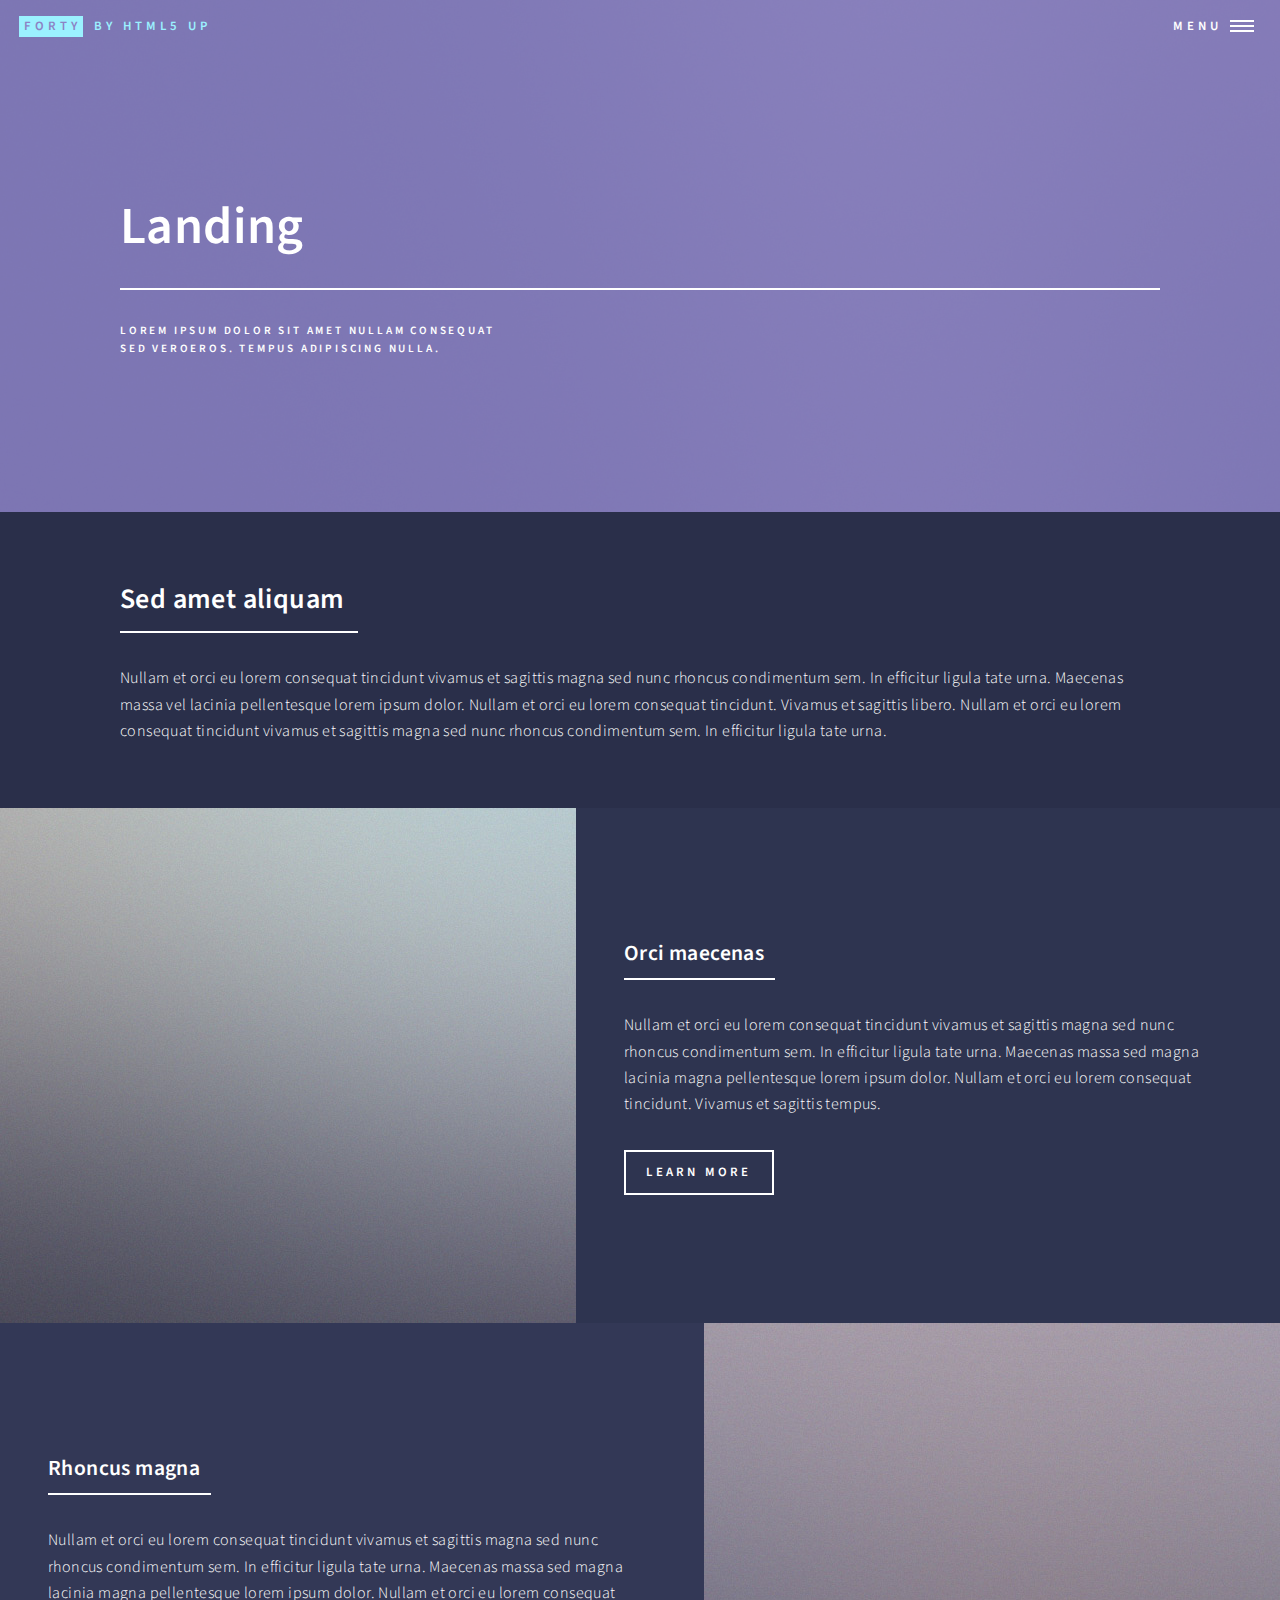
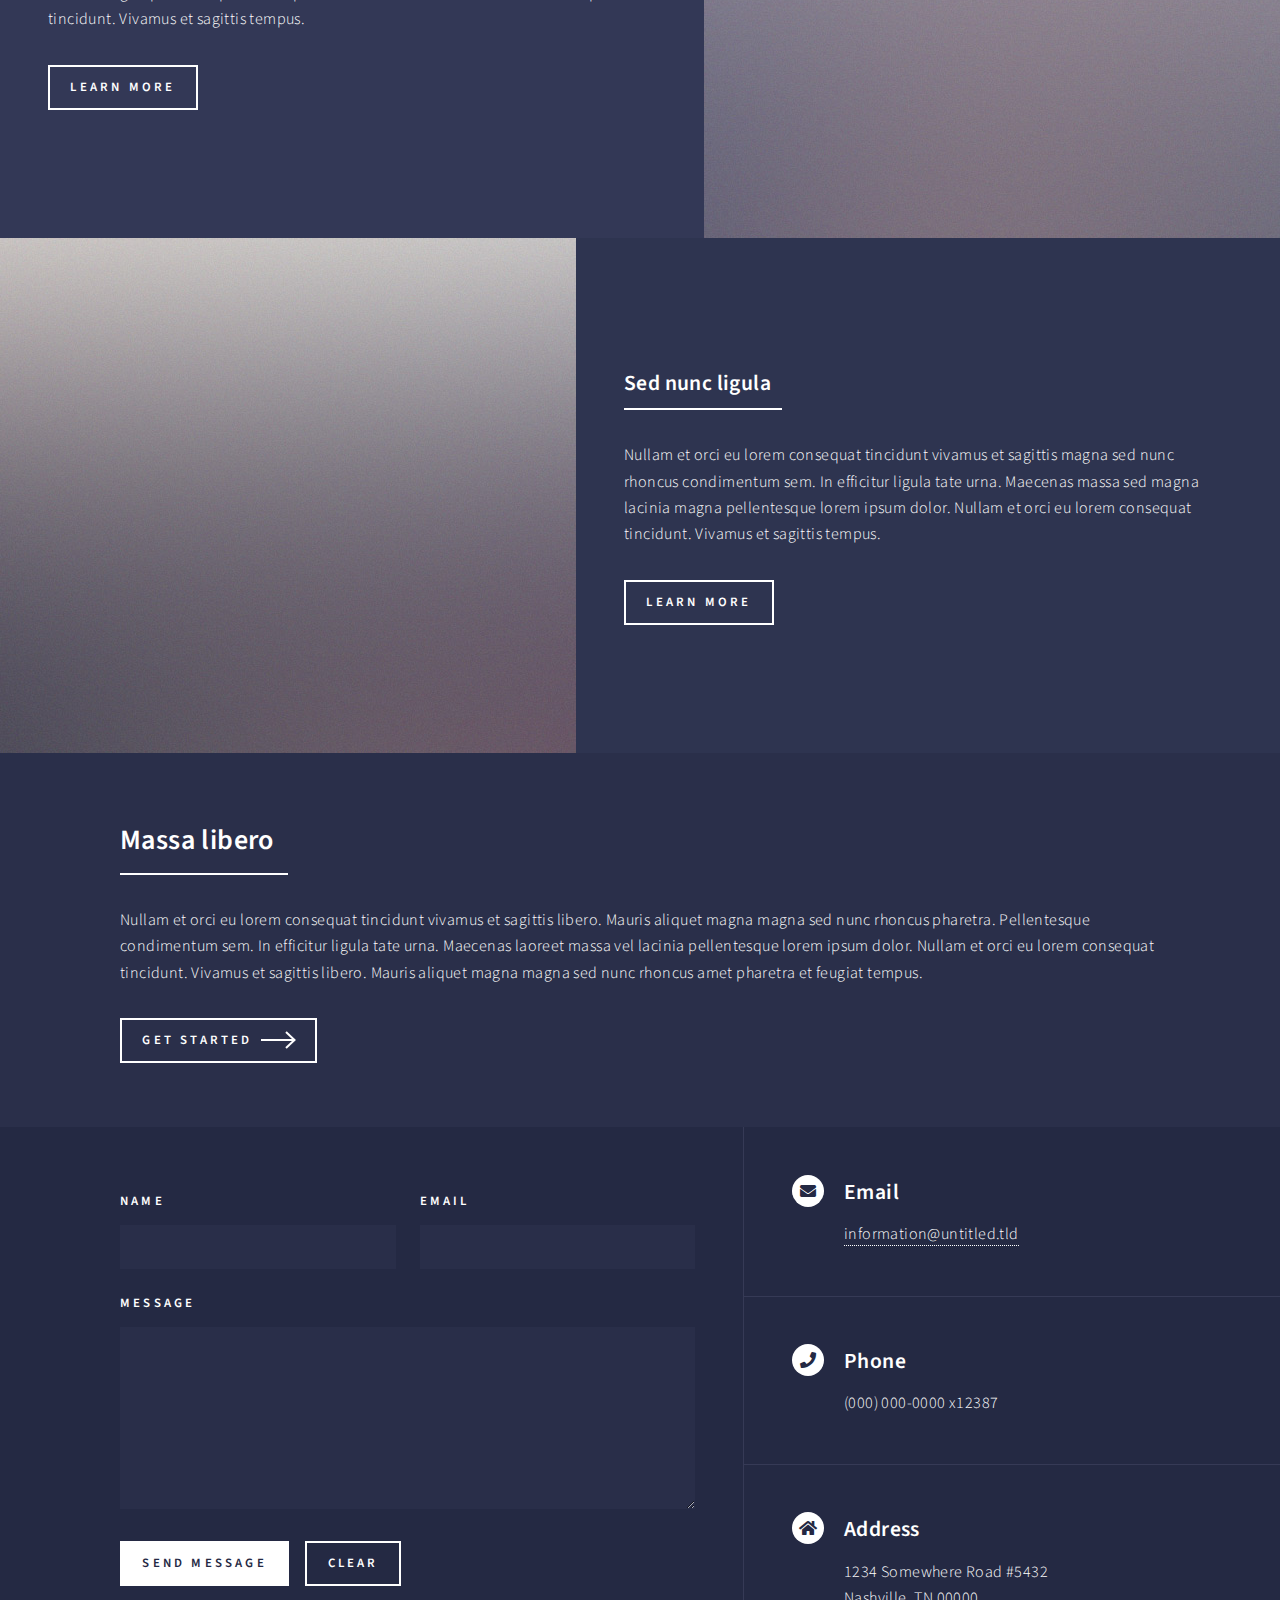
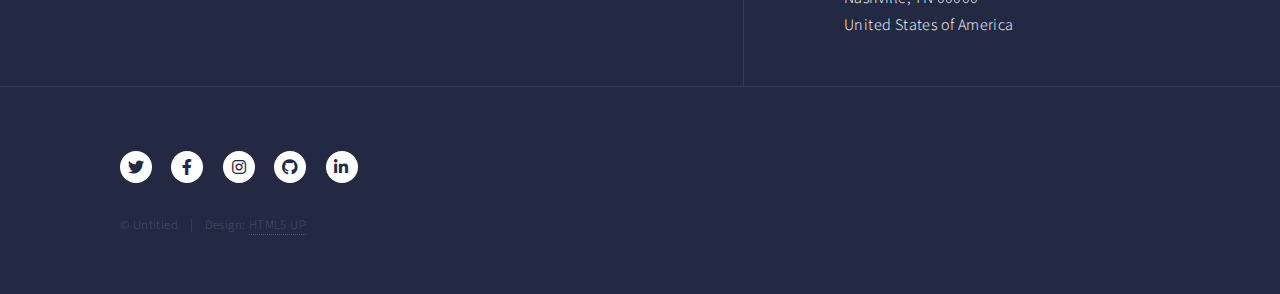
==== landing.html @ aec09fe4 "第一次使用github" ====
<!DOCTYPE HTML>
<!--
	Forty by HTML5 UP
	html5up.net | @ajlkn
	Free for personal and commercial use under the CCA 3.0 license (html5up.net/license)
-->
<html>
	<head>
		<title>Landing - Forty by HTML5 UP</title>
		<meta charset="utf-8" />
		<meta name="viewport" content="width=device-width, initial-scale=1, user-scalable=no" />
		<link rel="stylesheet" href="assets/css/main.css" />
		<noscript><link rel="stylesheet" href="assets/css/noscript.css" /></noscript>
	</head>
	<body class="is-preload">

		<!-- Wrapper -->
			<div id="wrapper">

				<!-- Header -->
				<!-- Note: The "styleN" class below should match that of the banner element. -->
					<header id="header" class="alt style2">
						<a href="index.html" class="logo"><strong>Forty</strong> <span>by HTML5 UP</span></a>
						<nav>
							<a href="#menu">Menu</a>
						</nav>
					</header>

				<!-- Menu -->
					<nav id="menu">
						<ul class="links">
							<li><a href="index.html">Home</a></li>
							<li><a href="landing.html">Landing</a></li>
							<li><a href="generic.html">Generic</a></li>
							<li><a href="elements.html">Elements</a></li>
						</ul>
						<ul class="actions stacked">
							<li><a href="#" class="button primary fit">Get Started</a></li>
							<li><a href="#" class="button fit">Log In</a></li>
						</ul>
					</nav>

				<!-- Banner -->
				<!-- Note: The "styleN" class below should match that of the header element. -->
					<section id="banner" class="style2">
						<div class="inner">
							<span class="image">
								<img src="images/pic07.jpg" alt="" />
							</span>
							<header class="major">
								<h1>Landing</h1>
							</header>
							<div class="content">
								<p>Lorem ipsum dolor sit amet nullam consequat<br />
								sed veroeros. tempus adipiscing nulla.</p>
							</div>
						</div>
					</section>

				<!-- Main -->
					<div id="main">

						<!-- One -->
							<section id="one">
								<div class="inner">
									<header class="major">
										<h2>Sed amet aliquam</h2>
									</header>
									<p>Nullam et orci eu lorem consequat tincidunt vivamus et sagittis magna sed nunc rhoncus condimentum sem. In efficitur ligula tate urna. Maecenas massa vel lacinia pellentesque lorem ipsum dolor. Nullam et orci eu lorem consequat tincidunt. Vivamus et sagittis libero. Nullam et orci eu lorem consequat tincidunt vivamus et sagittis magna sed nunc rhoncus condimentum sem. In efficitur ligula tate urna.</p>
								</div>
							</section>

						<!-- Two -->
							<section id="two" class="spotlights">
								<section>
									<a href="generic.html" class="image">
										<img src="images/pic08.jpg" alt="" data-position="center center" />
									</a>
									<div class="content">
										<div class="inner">
											<header class="major">
												<h3>Orci maecenas</h3>
											</header>
											<p>Nullam et orci eu lorem consequat tincidunt vivamus et sagittis magna sed nunc rhoncus condimentum sem. In efficitur ligula tate urna. Maecenas massa sed magna lacinia magna pellentesque lorem ipsum dolor. Nullam et orci eu lorem consequat tincidunt. Vivamus et sagittis tempus.</p>
											<ul class="actions">
												<li><a href="generic.html" class="button">Learn more</a></li>
											</ul>
										</div>
									</div>
								</section>
								<section>
									<a href="generic.html" class="image">
										<img src="images/pic09.jpg" alt="" data-position="top center" />
									</a>
									<div class="content">
										<div class="inner">
											<header class="major">
												<h3>Rhoncus magna</h3>
											</header>
											<p>Nullam et orci eu lorem consequat tincidunt vivamus et sagittis magna sed nunc rhoncus condimentum sem. In efficitur ligula tate urna. Maecenas massa sed magna lacinia magna pellentesque lorem ipsum dolor. Nullam et orci eu lorem consequat tincidunt. Vivamus et sagittis tempus.</p>
											<ul class="actions">
												<li><a href="generic.html" class="button">Learn more</a></li>
											</ul>
										</div>
									</div>
								</section>
								<section>
									<a href="generic.html" class="image">
										<img src="images/pic10.jpg" alt="" data-position="25% 25%" />
									</a>
									<div class="content">
										<div class="inner">
											<header class="major">
												<h3>Sed nunc ligula</h3>
											</header>
											<p>Nullam et orci eu lorem consequat tincidunt vivamus et sagittis magna sed nunc rhoncus condimentum sem. In efficitur ligula tate urna. Maecenas massa sed magna lacinia magna pellentesque lorem ipsum dolor. Nullam et orci eu lorem consequat tincidunt. Vivamus et sagittis tempus.</p>
											<ul class="actions">
												<li><a href="generic.html" class="button">Learn more</a></li>
											</ul>
										</div>
									</div>
								</section>
							</section>

						<!-- Three -->
							<section id="three">
								<div class="inner">
									<header class="major">
										<h2>Massa libero</h2>
									</header>
									<p>Nullam et orci eu lorem consequat tincidunt vivamus et sagittis libero. Mauris aliquet magna magna sed nunc rhoncus pharetra. Pellentesque condimentum sem. In efficitur ligula tate urna. Maecenas laoreet massa vel lacinia pellentesque lorem ipsum dolor. Nullam et orci eu lorem consequat tincidunt. Vivamus et sagittis libero. Mauris aliquet magna magna sed nunc rhoncus amet pharetra et feugiat tempus.</p>
									<ul class="actions">
										<li><a href="generic.html" class="button next">Get Started</a></li>
									</ul>
								</div>
							</section>

					</div>

				<!-- Contact -->
					<section id="contact">
						<div class="inner">
							<section>
								<form method="post" action="#">
									<div class="fields">
										<div class="field half">
											<label for="name">Name</label>
											<input type="text" name="name" id="name" />
										</div>
										<div class="field half">
											<label for="email">Email</label>
											<input type="text" name="email" id="email" />
										</div>
										<div class="field">
											<label for="message">Message</label>
											<textarea name="message" id="message" rows="6"></textarea>
										</div>
									</div>
									<ul class="actions">
										<li><input type="submit" value="Send Message" class="primary" /></li>
										<li><input type="reset" value="Clear" /></li>
									</ul>
								</form>
							</section>
							<section class="split">
								<section>
									<div class="contact-method">
										<span class="icon solid alt fa-envelope"></span>
										<h3>Email</h3>
										<a href="#">information@untitled.tld</a>
									</div>
								</section>
								<section>
									<div class="contact-method">
										<span class="icon solid alt fa-phone"></span>
										<h3>Phone</h3>
										<span>(000) 000-0000 x12387</span>
									</div>
								</section>
								<section>
									<div class="contact-method">
										<span class="icon solid alt fa-home"></span>
										<h3>Address</h3>
										<span>1234 Somewhere Road #5432<br />
										Nashville, TN 00000<br />
										United States of America</span>
									</div>
								</section>
							</section>
						</div>
					</section>

				<!-- Footer -->
					<footer id="footer">
						<div class="inner">
							<ul class="icons">
								<li><a href="#" class="icon brands alt fa-twitter"><span class="label">Twitter</span></a></li>
								<li><a href="#" class="icon brands alt fa-facebook-f"><span class="label">Facebook</span></a></li>
								<li><a href="#" class="icon brands alt fa-instagram"><span class="label">Instagram</span></a></li>
								<li><a href="#" class="icon brands alt fa-github"><span class="label">GitHub</span></a></li>
								<li><a href="#" class="icon brands alt fa-linkedin-in"><span class="label">LinkedIn</span></a></li>
							</ul>
							<ul class="copyright">
								<li>&copy; Untitled</li><li>Design: <a href="https://html5up.net">HTML5 UP</a></li>
							</ul>
						</div>
					</footer>

			</div>

		<!-- Scripts -->
			<script src="assets/js/jquery.min.js"></script>
			<script src="assets/js/jquery.scrolly.min.js"></script>
			<script src="assets/js/jquery.scrollex.min.js"></script>
			<script src="assets/js/browser.min.js"></script>
			<script src="assets/js/breakpoints.min.js"></script>
			<script src="assets/js/util.js"></script>
			<script src="assets/js/main.js"></script>

	</body>
</html>
---- assets/css/main.css ----
@import url(fontawesome-all.min.css);
@import url("https://fonts.googleapis.com/css?family=Source+Sans+Pro:300,300italic,600,600italic");

/*
	Forty by HTML5 UP
	html5up.net | @ajlkn
	Free for personal and commercial use under the CCA 3.0 license (html5up.net/license)
*/

html, body, div, span, applet, object,
iframe, h1, h2, h3, h4, h5, h6, p, blockquote,
pre, a, abbr, acronym, address, big, cite,
code, del, dfn, em, img, ins, kbd, q, s, samp,
small, strike, strong, sub, sup, tt, var, b,
u, i, center, dl, dt, dd, ol, ul, li, fieldset,
form, label, legend, table, caption, tbody,
tfoot, thead, tr, th, td, article, aside,
canvas, details, embed, figure, figcaption,
footer, header, hgroup, menu, nav, output, ruby,
section, summary, time, mark, audio, video {
	margin: 0;
	padding: 0;
	border: 0;
	font-size: 100%;
	font: inherit;
	vertical-align: baseline;}

article, aside, details, figcaption, figure,
footer, header, hgroup, menu, nav, section {
	display: block;}

body {
	line-height: 1;
}

ol, ul {
	list-style: none;
}

blockquote, q {
	quotes: none;
}

	blockquote:before, blockquote:after, q:before, q:after {
		content: '';
		content: none;
	}

table {
	border-collapse: collapse;
	border-spacing: 0;
}

body {
	-webkit-text-size-adjust: none;
}

mark {
	background-color: transparent;
	color: inherit;
}

input::-moz-focus-inner {
	border: 0;
	padding: 0;
}

input, select, textarea {
	-moz-appearance: none;
	-webkit-appearance: none;
	-ms-appearance: none;
	appearance: none;
}

/* Basic */

	@-ms-viewport {
		width: device-width;
	}

	body {
		-ms-overflow-style: scrollbar;
	}

	@media screen and (max-width: 480px) {

		html, body {
			min-width: 320px;
		}

	}

	html {
		box-sizing: border-box;
	}

	*, *:before, *:after {
		box-sizing: inherit;
	}

	body {
		background: #242943;
	}

		body.is-preload *, body.is-preload *:before, body.is-preload *:after {
			-moz-animation: none !important;
			-webkit-animation: none !important;
			-ms-animation: none !important;
			animation: none !important;
			-moz-transition: none !important;
			-webkit-transition: none !important;
			-ms-transition: none !important;
			transition: none !important;
		}

/* Type */

	body, input, select, textarea {
		color: #ffffff;
		font-family: "Source Sans Pro", Helvetica, sans-serif;
		font-size: 17pt;
		font-weight: 300;
		letter-spacing: 0.025em;
		line-height: 1.65;
	}

		@media screen and (max-width: 1680px) {

			body, input, select, textarea {
				font-size: 14pt;
			}

		}

		@media screen and (max-width: 1280px) {

			body, input, select, textarea {
				font-size: 12pt;
			}

		}

		@media screen and (max-width: 360px) {

			body, input, select, textarea {
				font-size: 11pt;
			}

		}

	a {
		-moz-transition: color 0.2s ease-in-out, border-bottom-color 0.2s ease-in-out;
		-webkit-transition: color 0.2s ease-in-out, border-bottom-color 0.2s ease-in-out;
		-ms-transition: color 0.2s ease-in-out, border-bottom-color 0.2s ease-in-out;
		transition: color 0.2s ease-in-out, border-bottom-color 0.2s ease-in-out;
		border-bottom: dotted 1px;
		color: inherit;
		text-decoration: none;
	}

		a:hover {
			border-bottom-color: transparent;
			color: #9bf1ff !important;
		}

		a:active {
			color: #53e3fb !important;
		}

	strong, b {
		color: #ffffff;
		font-weight: 600;
	}

	em, i {
		font-style: italic;
	}

	p {
		margin: 0 0 2em 0;
	}

	h1, h2, h3, h4, h5, h6 {
		color: #ffffff;
		font-weight: 600;
		line-height: 1.65;
		margin: 0 0 1em 0;
	}

		h1 a, h2 a, h3 a, h4 a, h5 a, h6 a {
			color: inherit;
			border-bottom: 0;
		}

	h1 {
		font-size: 2.5em;
	}

	h2 {
		font-size: 1.75em;
	}

	h3 {
		font-size: 1.35em;
	}

	h4 {
		font-size: 1.1em;
	}

	h5 {
		font-size: 0.9em;
	}

	h6 {
		font-size: 0.7em;
	}

	@media screen and (max-width: 736px) {

		h1 {
			font-size: 2em;
		}

		h2 {
			font-size: 1.5em;
		}

		h3 {
			font-size: 1.25em;
		}

	}

	sub {
		font-size: 0.8em;
		position: relative;
		top: 0.5em;
	}

	sup {
		font-size: 0.8em;
		position: relative;
		top: -0.5em;
	}

	blockquote {
		border-left: solid 4px rgba(212, 212, 255, 0.1);
		font-style: italic;
		margin: 0 0 2em 0;
		padding: 0.5em 0 0.5em 2em;
	}

	code {
		background: rgba(212, 212, 255, 0.035);
		font-family: "Courier New", monospace;
		font-size: 0.9em;
		margin: 0 0.25em;
		padding: 0.25em 0.65em;
	}

	pre {
		-webkit-overflow-scrolling: touch;
		font-family: "Courier New", monospace;
		font-size: 0.9em;
		margin: 0 0 2em 0;
	}

		pre code {
			display: block;
			line-height: 1.75;
			padding: 1em 1.5em;
			overflow-x: auto;
		}

	hr {
		border: 0;
		border-bottom: solid 1px rgba(212, 212, 255, 0.1);
		margin: 2em 0;
	}

		hr.major {
			margin: 3em 0;
		}

	.align-left {
		text-align: left;
	}

	.align-center {
		text-align: center;
	}

	.align-right {
		text-align: right;
	}

/* Row */

	.row {
		display: flex;
		flex-wrap: wrap;
		box-sizing: border-box;
		align-items: stretch;
	}

		.row > * {
			box-sizing: border-box;
		}

		.row.gtr-uniform > * > :last-child {
			margin-bottom: 0;
		}

		.row.aln-left {
			justify-content: flex-start;
		}

		.row.aln-center {
			justify-content: center;
		}

		.row.aln-right {
			justify-content: flex-end;
		}

		.row.aln-top {
			align-items: flex-start;
		}

		.row.aln-middle {
			align-items: center;
		}

		.row.aln-bottom {
			align-items: flex-end;
		}

		.row > .imp {
			order: -1;
		}

		.row > .col-1 {
			width: 8.33333%;
		}

		.row > .off-1 {
			margin-left: 8.33333%;
		}

		.row > .col-2 {
			width: 16.66667%;
		}

		.row > .off-2 {
			margin-left: 16.66667%;
		}

		.row > .col-3 {
			width: 25%;
		}

		.row > .off-3 {
			margin-left: 25%;
		}

		.row > .col-4 {
			width: 33.33333%;
		}

		.row > .off-4 {
			margin-left: 33.33333%;
		}

		.row > .col-5 {
			width: 41.66667%;
		}

		.row > .off-5 {
			margin-left: 41.66667%;
		}

		.row > .col-6 {
			width: 50%;
		}

		.row > .off-6 {
			margin-left: 50%;
		}

		.row > .col-7 {
			width: 58.33333%;
		}

		.row > .off-7 {
			margin-left: 58.33333%;
		}

		.row > .col-8 {
			width: 66.66667%;
		}

		.row > .off-8 {
			margin-left: 66.66667%;
		}

		.row > .col-9 {
			width: 75%;
		}

		.row > .off-9 {
			margin-left: 75%;
		}

		.row > .col-10 {
			width: 83.33333%;
		}

		.row > .off-10 {
			margin-left: 83.33333%;
		}

		.row > .col-11 {
			width: 91.66667%;
		}

		.row > .off-11 {
			margin-left: 91.66667%;
		}

		.row > .col-12 {
			width: 100%;
		}

		.row > .off-12 {
			margin-left: 100%;
		}

		.row.gtr-0 {
			margin-top: 0;
			margin-left: 0em;
		}

			.row.gtr-0 > * {
				padding: 0 0 0 0em;
			}

			.row.gtr-0.gtr-uniform {
				margin-top: 0em;
			}

				.row.gtr-0.gtr-uniform > * {
					padding-top: 0em;
				}

		.row.gtr-25 {
			margin-top: 0;
			margin-left: -0.5em;
		}

			.row.gtr-25 > * {
				padding: 0 0 0 0.5em;
			}

			.row.gtr-25.gtr-uniform {
				margin-top: -0.5em;
			}

				.row.gtr-25.gtr-uniform > * {
					padding-top: 0.5em;
				}

		.row.gtr-50 {
			margin-top: 0;
			margin-left: -1em;
		}

			.row.gtr-50 > * {
				padding: 0 0 0 1em;
			}

			.row.gtr-50.gtr-uniform {
				margin-top: -1em;
			}

				.row.gtr-50.gtr-uniform > * {
					padding-top: 1em;
				}

		.row {
			margin-top: 0;
			margin-left: -2em;
		}

			.row > * {
				padding: 0 0 0 2em;
			}

			.row.gtr-uniform {
				margin-top: -2em;
			}

				.row.gtr-uniform > * {
					padding-top: 2em;
				}

		.row.gtr-150 {
			margin-top: 0;
			margin-left: -3em;
		}

			.row.gtr-150 > * {
				padding: 0 0 0 3em;
			}

			.row.gtr-150.gtr-uniform {
				margin-top: -3em;
			}

				.row.gtr-150.gtr-uniform > * {
					padding-top: 3em;
				}

		.row.gtr-200 {
			margin-top: 0;
			margin-left: -4em;
		}

			.row.gtr-200 > * {
				padding: 0 0 0 4em;
			}

			.row.gtr-200.gtr-uniform {
				margin-top: -4em;
			}

				.row.gtr-200.gtr-uniform > * {
					padding-top: 4em;
				}

		@media screen and (max-width: 1680px) {

			.row {
				display: flex;
				flex-wrap: wrap;
				box-sizing: border-box;
				align-items: stretch;
			}

				.row > * {
					box-sizing: border-box;
				}

				.row.gtr-uniform > * > :last-child {
					margin-bottom: 0;
				}

				.row.aln-left {
					justify-content: flex-start;
				}

				.row.aln-center {
					justify-content: center;
				}

				.row.aln-right {
					justify-content: flex-end;
				}

				.row.aln-top {
					align-items: flex-start;
				}

				.row.aln-middle {
					align-items: center;
				}

				.row.aln-bottom {
					align-items: flex-end;
				}

				.row > .imp-xlarge {
					order: -1;
				}

				.row > .col-1-xlarge {
					width: 8.33333%;
				}

				.row > .off-1-xlarge {
					margin-left: 8.33333%;
				}

				.row > .col-2-xlarge {
					width: 16.66667%;
				}

				.row > .off-2-xlarge {
					margin-left: 16.66667%;
				}

				.row > .col-3-xlarge {
					width: 25%;
				}

				.row > .off-3-xlarge {
					margin-left: 25%;
				}

				.row > .col-4-xlarge {
					width: 33.33333%;
				}

				.row > .off-4-xlarge {
					margin-left: 33.33333%;
				}

				.row > .col-5-xlarge {
					width: 41.66667%;
				}

				.row > .off-5-xlarge {
					margin-left: 41.66667%;
				}

				.row > .col-6-xlarge {
					width: 50%;
				}

				.row > .off-6-xlarge {
					margin-left: 50%;
				}

				.row > .col-7-xlarge {
					width: 58.33333%;
				}

				.row > .off-7-xlarge {
					margin-left: 58.33333%;
				}

				.row > .col-8-xlarge {
					width: 66.66667%;
				}

				.row > .off-8-xlarge {
					margin-left: 66.66667%;
				}

				.row > .col-9-xlarge {
					width: 75%;
				}

				.row > .off-9-xlarge {
					margin-left: 75%;
				}

				.row > .col-10-xlarge {
					width: 83.33333%;
				}

				.row > .off-10-xlarge {
					margin-left: 83.33333%;
				}

				.row > .col-11-xlarge {
					width: 91.66667%;
				}

				.row > .off-11-xlarge {
					margin-left: 91.66667%;
				}

				.row > .col-12-xlarge {
					width: 100%;
				}

				.row > .off-12-xlarge {
					margin-left: 100%;
				}

				.row.gtr-0 {
					margin-top: 0;
					margin-left: 0em;
				}

					.row.gtr-0 > * {
						padding: 0 0 0 0em;
					}

					.row.gtr-0.gtr-uniform {
						margin-top: 0em;
					}

						.row.gtr-0.gtr-uniform > * {
							padding-top: 0em;
						}

				.row.gtr-25 {
					margin-top: 0;
					margin-left: -0.5em;
				}

					.row.gtr-25 > * {
						padding: 0 0 0 0.5em;
					}

					.row.gtr-25.gtr-uniform {
						margin-top: -0.5em;
					}

						.row.gtr-25.gtr-uniform > * {
							padding-top: 0.5em;
						}

				.row.gtr-50 {
					margin-top: 0;
					margin-left: -1em;
				}

					.row.gtr-50 > * {
						padding: 0 0 0 1em;
					}

					.row.gtr-50.gtr-uniform {
						margin-top: -1em;
					}

						.row.gtr-50.gtr-uniform > * {
							padding-top: 1em;
						}

				.row {
					margin-top: 0;
					margin-left: -2em;
				}

					.row > * {
						padding: 0 0 0 2em;
					}

					.row.gtr-uniform {
						margin-top: -2em;
					}

						.row.gtr-uniform > * {
							padding-top: 2em;
						}

				.row.gtr-150 {
					margin-top: 0;
					margin-left: -3em;
				}

					.row.gtr-150 > * {
						padding: 0 0 0 3em;
					}

					.row.gtr-150.gtr-uniform {
						margin-top: -3em;
					}

						.row.gtr-150.gtr-uniform > * {
							padding-top: 3em;
						}

				.row.gtr-200 {
					margin-top: 0;
					margin-left: -4em;
				}

					.row.gtr-200 > * {
						padding: 0 0 0 4em;
					}

					.row.gtr-200.gtr-uniform {
						margin-top: -4em;
					}

						.row.gtr-200.gtr-uniform > * {
							padding-top: 4em;
						}

		}

		@media screen and (max-width: 1280px) {

			.row {
				display: flex;
				flex-wrap: wrap;
				box-sizing: border-box;
				align-items: stretch;
			}

				.row > * {
					box-sizing: border-box;
				}

				.row.gtr-uniform > * > :last-child {
					margin-bottom: 0;
				}

				.row.aln-left {
					justify-content: flex-start;
				}

				.row.aln-center {
					justify-content: center;
				}

				.row.aln-right {
					justify-content: flex-end;
				}

				.row.aln-top {
					align-items: flex-start;
				}

				.row.aln-middle {
					align-items: center;
				}

				.row.aln-bottom {
					align-items: flex-end;
				}

				.row > .imp-large {
					order: -1;
				}

				.row > .col-1-large {
					width: 8.33333%;
				}

				.row > .off-1-large {
					margin-left: 8.33333%;
				}

				.row > .col-2-large {
					width: 16.66667%;
				}

				.row > .off-2-large {
					margin-left: 16.66667%;
				}

				.row > .col-3-large {
					width: 25%;
				}

				.row > .off-3-large {
					margin-left: 25%;
				}

				.row > .col-4-large {
					width: 33.33333%;
				}

				.row > .off-4-large {
					margin-left: 33.33333%;
				}

				.row > .col-5-large {
					width: 41.66667%;
				}

				.row > .off-5-large {
					margin-left: 41.66667%;
				}

				.row > .col-6-large {
					width: 50%;
				}

				.row > .off-6-large {
					margin-left: 50%;
				}

				.row > .col-7-large {
					width: 58.33333%;
				}

				.row > .off-7-large {
					margin-left: 58.33333%;
				}

				.row > .col-8-large {
					width: 66.66667%;
				}

				.row > .off-8-large {
					margin-left: 66.66667%;
				}

				.row > .col-9-large {
					width: 75%;
				}

				.row > .off-9-large {
					margin-left: 75%;
				}

				.row > .col-10-large {
					width: 83.33333%;
				}

				.row > .off-10-large {
					margin-left: 83.33333%;
				}

				.row > .col-11-large {
					width: 91.66667%;
				}

				.row > .off-11-large {
					margin-left: 91.66667%;
				}

				.row > .col-12-large {
					width: 100%;
				}

				.row > .off-12-large {
					margin-left: 100%;
				}

				.row.gtr-0 {
					margin-top: 0;
					margin-left: 0em;
				}

					.row.gtr-0 > * {
						padding: 0 0 0 0em;
					}

					.row.gtr-0.gtr-uniform {
						margin-top: 0em;
					}

						.row.gtr-0.gtr-uniform > * {
							padding-top: 0em;
						}

				.row.gtr-25 {
					margin-top: 0;
					margin-left: -0.375em;
				}

					.row.gtr-25 > * {
						padding: 0 0 0 0.375em;
					}

					.row.gtr-25.gtr-uniform {
						margin-top: -0.375em;
					}

						.row.gtr-25.gtr-uniform > * {
							padding-top: 0.375em;
						}

				.row.gtr-50 {
					margin-top: 0;
					margin-left: -0.75em;
				}

					.row.gtr-50 > * {
						padding: 0 0 0 0.75em;
					}

					.row.gtr-50.gtr-uniform {
						margin-top: -0.75em;
					}

						.row.gtr-50.gtr-uniform > * {
							padding-top: 0.75em;
						}

				.row {
					margin-top: 0;
					margin-left: -1.5em;
				}

					.row > * {
						padding: 0 0 0 1.5em;
					}

					.row.gtr-uniform {
						margin-top: -1.5em;
					}

						.row.gtr-uniform > * {
							padding-top: 1.5em;
						}

				.row.gtr-150 {
					margin-top: 0;
					margin-left: -2.25em;
				}

					.row.gtr-150 > * {
						padding: 0 0 0 2.25em;
					}

					.row.gtr-150.gtr-uniform {
						margin-top: -2.25em;
					}

						.row.gtr-150.gtr-uniform > * {
							padding-top: 2.25em;
						}

				.row.gtr-200 {
					margin-top: 0;
					margin-left: -3em;
				}

					.row.gtr-200 > * {
						padding: 0 0 0 3em;
					}

					.row.gtr-200.gtr-uniform {
						margin-top: -3em;
					}

						.row.gtr-200.gtr-uniform > * {
							padding-top: 3em;
						}

		}

		@media screen and (max-width: 980px) {

			.row {
				display: flex;
				flex-wrap: wrap;
				box-sizing: border-box;
				align-items: stretch;
			}

				.row > * {
					box-sizing: border-box;
				}

				.row.gtr-uniform > * > :last-child {
					margin-bottom: 0;
				}

				.row.aln-left {
					justify-content: flex-start;
				}

				.row.aln-center {
					justify-content: center;
				}

				.row.aln-right {
					justify-content: flex-end;
				}

				.row.aln-top {
					align-items: flex-start;
				}

				.row.aln-middle {
					align-items: center;
				}

				.row.aln-bottom {
					align-items: flex-end;
				}

				.row > .imp-medium {
					order: -1;
				}

				.row > .col-1-medium {
					width: 8.33333%;
				}

				.row > .off-1-medium {
					margin-left: 8.33333%;
				}

				.row > .col-2-medium {
					width: 16.66667%;
				}

				.row > .off-2-medium {
					margin-left: 16.66667%;
				}

				.row > .col-3-medium {
					width: 25%;
				}

				.row > .off-3-medium {
					margin-left: 25%;
				}

				.row > .col-4-medium {
					width: 33.33333%;
				}

				.row > .off-4-medium {
					margin-left: 33.33333%;
				}

				.row > .col-5-medium {
					width: 41.66667%;
				}

				.row > .off-5-medium {
					margin-left: 41.66667%;
				}

				.row > .col-6-medium {
					width: 50%;
				}

				.row > .off-6-medium {
					margin-left: 50%;
				}

				.row > .col-7-medium {
					width: 58.33333%;
				}

				.row > .off-7-medium {
					margin-left: 58.33333%;
				}

				.row > .col-8-medium {
					width: 66.66667%;
				}

				.row > .off-8-medium {
					margin-left: 66.66667%;
				}

				.row > .col-9-medium {
					width: 75%;
				}

				.row > .off-9-medium {
					margin-left: 75%;
				}

				.row > .col-10-medium {
					width: 83.33333%;
				}

				.row > .off-10-medium {
					margin-left: 83.33333%;
				}

				.row > .col-11-medium {
					width: 91.66667%;
				}

				.row > .off-11-medium {
					margin-left: 91.66667%;
				}

				.row > .col-12-medium {
					width: 100%;
				}

				.row > .off-12-medium {
					margin-left: 100%;
				}

				.row.gtr-0 {
					margin-top: 0;
					margin-left: 0em;
				}

					.row.gtr-0 > * {
						padding: 0 0 0 0em;
					}

					.row.gtr-0.gtr-uniform {
						margin-top: 0em;
					}

						.row.gtr-0.gtr-uniform > * {
							padding-top: 0em;
						}

				.row.gtr-25 {
					margin-top: 0;
					margin-left: -0.375em;
				}

					.row.gtr-25 > * {
						padding: 0 0 0 0.375em;
					}

					.row.gtr-25.gtr-uniform {
						margin-top: -0.375em;
					}

						.row.gtr-25.gtr-uniform > * {
							padding-top: 0.375em;
						}

				.row.gtr-50 {
					margin-top: 0;
					margin-left: -0.75em;
				}

					.row.gtr-50 > * {
						padding: 0 0 0 0.75em;
					}

					.row.gtr-50.gtr-uniform {
						margin-top: -0.75em;
					}

						.row.gtr-50.gtr-uniform > * {
							padding-top: 0.75em;
						}

				.row {
					margin-top: 0;
					margin-left: -1.5em;
				}

					.row > * {
						padding: 0 0 0 1.5em;
					}

					.row.gtr-uniform {
						margin-top: -1.5em;
					}

						.row.gtr-uniform > * {
							padding-top: 1.5em;
						}

				.row.gtr-150 {
					margin-top: 0;
					margin-left: -2.25em;
				}

					.row.gtr-150 > * {
						padding: 0 0 0 2.25em;
					}

					.row.gtr-150.gtr-uniform {
						margin-top: -2.25em;
					}

						.row.gtr-150.gtr-uniform > * {
							padding-top: 2.25em;
						}

				.row.gtr-200 {
					margin-top: 0;
					margin-left: -3em;
				}

					.row.gtr-200 > * {
						padding: 0 0 0 3em;
					}

					.row.gtr-200.gtr-uniform {
						margin-top: -3em;
					}

						.row.gtr-200.gtr-uniform > * {
							padding-top: 3em;
						}

		}

		@media screen and (max-width: 736px) {

			.row {
				display: flex;
				flex-wrap: wrap;
				box-sizing: border-box;
				align-items: stretch;
			}

				.row > * {
					box-sizing: border-box;
				}

				.row.gtr-uniform > * > :last-child {
					margin-bottom: 0;
				}

				.row.aln-left {
					justify-content: flex-start;
				}

				.row.aln-center {
					justify-content: center;
				}

				.row.aln-right {
					justify-content: flex-end;
				}

				.row.aln-top {
					align-items: flex-start;
				}

				.row.aln-middle {
					align-items: center;
				}

				.row.aln-bottom {
					align-items: flex-end;
				}

				.row > .imp-small {
					order: -1;
				}

				.row > .col-1-small {
					width: 8.33333%;
				}

				.row > .off-1-small {
					margin-left: 8.33333%;
				}

				.row > .col-2-small {
					width: 16.66667%;
				}

				.row > .off-2-small {
					margin-left: 16.66667%;
				}

				.row > .col-3-small {
					width: 25%;
				}

				.row > .off-3-small {
					margin-left: 25%;
				}

				.row > .col-4-small {
					width: 33.33333%;
				}

				.row > .off-4-small {
					margin-left: 33.33333%;
				}

				.row > .col-5-small {
					width: 41.66667%;
				}

				.row > .off-5-small {
					margin-left: 41.66667%;
				}

				.row > .col-6-small {
					width: 50%;
				}

				.row > .off-6-small {
					margin-left: 50%;
				}

				.row > .col-7-small {
					width: 58.33333%;
				}

				.row > .off-7-small {
					margin-left: 58.33333%;
				}

				.row > .col-8-small {
					width: 66.66667%;
				}

				.row > .off-8-small {
					margin-left: 66.66667%;
				}

				.row > .col-9-small {
					width: 75%;
				}

				.row > .off-9-small {
					margin-left: 75%;
				}

				.row > .col-10-small {
					width: 83.33333%;
				}

				.row > .off-10-small {
					margin-left: 83.33333%;
				}

				.row > .col-11-small {
					width: 91.66667%;
				}

				.row > .off-11-small {
					margin-left: 91.66667%;
				}

				.row > .col-12-small {
					width: 100%;
				}

				.row > .off-12-small {
					margin-left: 100%;
				}

				.row.gtr-0 {
					margin-top: 0;
					margin-left: 0em;
				}

					.row.gtr-0 > * {
						padding: 0 0 0 0em;
					}

					.row.gtr-0.gtr-uniform {
						margin-top: 0em;
					}

						.row.gtr-0.gtr-uniform > * {
							padding-top: 0em;
						}

				.row.gtr-25 {
					margin-top: 0;
					margin-left: -0.3125em;
				}

					.row.gtr-25 > * {
						padding: 0 0 0 0.3125em;
					}

					.row.gtr-25.gtr-uniform {
						margin-top: -0.3125em;
					}

						.row.gtr-25.gtr-uniform > * {
							padding-top: 0.3125em;
						}

				.row.gtr-50 {
					margin-top: 0;
					margin-left: -0.625em;
				}

					.row.gtr-50 > * {
						padding: 0 0 0 0.625em;
					}

					.row.gtr-50.gtr-uniform {
						margin-top: -0.625em;
					}

						.row.gtr-50.gtr-uniform > * {
							padding-top: 0.625em;
						}

				.row {
					margin-top: 0;
					margin-left: -1.25em;
				}

					.row > * {
						padding: 0 0 0 1.25em;
					}

					.row.gtr-uniform {
						margin-top: -1.25em;
					}

						.row.gtr-uniform > * {
							padding-top: 1.25em;
						}

				.row.gtr-150 {
					margin-top: 0;
					margin-left: -1.875em;
				}

					.row.gtr-150 > * {
						padding: 0 0 0 1.875em;
					}

					.row.gtr-150.gtr-uniform {
						margin-top: -1.875em;
					}

						.row.gtr-150.gtr-uniform > * {
							padding-top: 1.875em;
						}

				.row.gtr-200 {
					margin-top: 0;
					margin-left: -2.5em;
				}

					.row.gtr-200 > * {
						padding: 0 0 0 2.5em;
					}

					.row.gtr-200.gtr-uniform {
						margin-top: -2.5em;
					}

						.row.gtr-200.gtr-uniform > * {
							padding-top: 2.5em;
						}

		}

		@media screen and (max-width: 480px) {

			.row {
				display: flex;
				flex-wrap: wrap;
				box-sizing: border-box;
				align-items: stretch;
			}

				.row > * {
					box-sizing: border-box;
				}

				.row.gtr-uniform > * > :last-child {
					margin-bottom: 0;
				}

				.row.aln-left {
					justify-content: flex-start;
				}

				.row.aln-center {
					justify-content: center;
				}

				.row.aln-right {
					justify-content: flex-end;
				}

				.row.aln-top {
					align-items: flex-start;
				}

				.row.aln-middle {
					align-items: center;
				}

				.row.aln-bottom {
					align-items: flex-end;
				}

				.row > .imp-xsmall {
					order: -1;
				}

				.row > .col-1-xsmall {
					width: 8.33333%;
				}

				.row > .off-1-xsmall {
					margin-left: 8.33333%;
				}

				.row > .col-2-xsmall {
					width: 16.66667%;
				}

				.row > .off-2-xsmall {
					margin-left: 16.66667%;
				}

				.row > .col-3-xsmall {
					width: 25%;
				}

				.row > .off-3-xsmall {
					margin-left: 25%;
				}

				.row > .col-4-xsmall {
					width: 33.33333%;
				}

				.row > .off-4-xsmall {
					margin-left: 33.33333%;
				}

				.row > .col-5-xsmall {
					width: 41.66667%;
				}

				.row > .off-5-xsmall {
					margin-left: 41.66667%;
				}

				.row > .col-6-xsmall {
					width: 50%;
				}

				.row > .off-6-xsmall {
					margin-left: 50%;
				}

				.row > .col-7-xsmall {
					width: 58.33333%;
				}

				.row > .off-7-xsmall {
					margin-left: 58.33333%;
				}

				.row > .col-8-xsmall {
					width: 66.66667%;
				}

				.row > .off-8-xsmall {
					margin-left: 66.66667%;
				}

				.row > .col-9-xsmall {
					width: 75%;
				}

				.row > .off-9-xsmall {
					margin-left: 75%;
				}

				.row > .col-10-xsmall {
					width: 83.33333%;
				}

				.row > .off-10-xsmall {
					margin-left: 83.33333%;
				}

				.row > .col-11-xsmall {
					width: 91.66667%;
				}

				.row > .off-11-xsmall {
					margin-left: 91.66667%;
				}

				.row > .col-12-xsmall {
					width: 100%;
				}

				.row > .off-12-xsmall {
					margin-left: 100%;
				}

				.row.gtr-0 {
					margin-top: 0;
					margin-left: 0em;
				}

					.row.gtr-0 > * {
						padding: 0 0 0 0em;
					}

					.row.gtr-0.gtr-uniform {
						margin-top: 0em;
					}

						.row.gtr-0.gtr-uniform > * {
							padding-top: 0em;
						}

				.row.gtr-25 {
					margin-top: 0;
					margin-left: -0.3125em;
				}

					.row.gtr-25 > * {
						padding: 0 0 0 0.3125em;
					}

					.row.gtr-25.gtr-uniform {
						margin-top: -0.3125em;
					}

						.row.gtr-25.gtr-uniform > * {
							padding-top: 0.3125em;
						}

				.row.gtr-50 {
					margin-top: 0;
					margin-left: -0.625em;
				}

					.row.gtr-50 > * {
						padding: 0 0 0 0.625em;
					}

					.row.gtr-50.gtr-uniform {
						margin-top: -0.625em;
					}

						.row.gtr-50.gtr-uniform > * {
							padding-top: 0.625em;
						}

				.row {
					margin-top: 0;
					margin-left: -1.25em;
				}

					.row > * {
						padding: 0 0 0 1.25em;
					}

					.row.gtr-uniform {
						margin-top: -1.25em;
					}

						.row.gtr-uniform > * {
							padding-top: 1.25em;
						}

				.row.gtr-150 {
					margin-top: 0;
					margin-left: -1.875em;
				}

					.row.gtr-150 > * {
						padding: 0 0 0 1.875em;
					}

					.row.gtr-150.gtr-uniform {
						margin-top: -1.875em;
					}

						.row.gtr-150.gtr-uniform > * {
							padding-top: 1.875em;
						}

				.row.gtr-200 {
					margin-top: 0;
					margin-left: -2.5em;
				}

					.row.gtr-200 > * {
						padding: 0 0 0 2.5em;
					}

					.row.gtr-200.gtr-uniform {
						margin-top: -2.5em;
					}

						.row.gtr-200.gtr-uniform > * {
							padding-top: 2.5em;
						}

		}

/* Section/Article */

	section.special, article.special {
		text-align: center;
	}

	header.major {
		width: -moz-max-content;
		width: -webkit-max-content;
		width: -ms-max-content;
		width: max-content;
		margin-bottom: 2em;
	}

		header.major > :first-child {
			margin-bottom: 0;
			width: calc(100% + 0.5em);
		}

			header.major > :first-child:after {
				content: '';
				background-color: #ffffff;
				display: block;
				height: 2px;
				margin: 0.325em 0 0.5em 0;
				width: 100%;
			}

		header.major > p {
			font-size: 0.7em;
			font-weight: 600;
			letter-spacing: 0.25em;
			margin-bottom: 0;
			text-transform: uppercase;
		}

		body.is-ie header.major > :first-child:after {
			max-width: 9em;
		}

		body.is-ie header.major > h1:after {
			max-width: 100% !important;
		}

	@media screen and (max-width: 736px) {

		header.major > p br {
			display: none;
		}

	}

/* Form */

	form {
		margin: 0 0 2em 0;
	}

		form > :last-child {
			margin-bottom: 0;
		}

		form > .fields {
			display: -moz-flex;
			display: -webkit-flex;
			display: -ms-flex;
			display: flex;
			-moz-flex-wrap: wrap;
			-webkit-flex-wrap: wrap;
			-ms-flex-wrap: wrap;
			flex-wrap: wrap;
			width: calc(100% + 3em);
			margin: -1.5em 0 2em -1.5em;
		}

			form > .fields > .field {
				-moz-flex-grow: 0;
				-webkit-flex-grow: 0;
				-ms-flex-grow: 0;
				flex-grow: 0;
				-moz-flex-shrink: 0;
				-webkit-flex-shrink: 0;
				-ms-flex-shrink: 0;
				flex-shrink: 0;
				padding: 1.5em 0 0 1.5em;
				width: calc(100% - 1.5em);
			}

				form > .fields > .field.half {
					width: calc(50% - 0.75em);
				}

				form > .fields > .field.third {
					width: calc(100%/3 - 0.5em);
				}

				form > .fields > .field.quarter {
					width: calc(25% - 0.375em);
				}

		@media screen and (max-width: 480px) {

			form > .fields {
				width: calc(100% + 3em);
				margin: -1.5em 0 2em -1.5em;
			}

				form > .fields > .field {
					padding: 1.5em 0 0 1.5em;
					width: calc(100% - 1.5em);
				}

					form > .fields > .field.half {
						width: calc(100% - 1.5em);
					}

					form > .fields > .field.third {
						width: calc(100% - 1.5em);
					}

					form > .fields > .field.quarter {
						width: calc(100% - 1.5em);
					}

		}

	label {
		color: #ffffff;
		display: block;
		font-size: 0.8em;
		font-weight: 600;
		letter-spacing: 0.25em;
		margin: 0 0 1em 0;
		text-transform: uppercase;
	}

	input[type="text"],
	input[type="password"],
	input[type="email"],
	input[type="tel"],
	input[type="search"],
	input[type="url"],
	select,
	textarea {
		-moz-appearance: none;
		-webkit-appearance: none;
		-ms-appearance: none;
		appearance: none;
		background: rgba(212, 212, 255, 0.035);
		border: none;
		border-radius: 0;
		color: inherit;
		display: block;
		outline: 0;
		padding: 0 1em;
		text-decoration: none;
		width: 100%;
	}

		input[type="text"]:invalid,
		input[type="password"]:invalid,
		input[type="email"]:invalid,
		input[type="tel"]:invalid,
		input[type="search"]:invalid,
		input[type="url"]:invalid,
		select:invalid,
		textarea:invalid {
			box-shadow: none;
		}

		input[type="text"]:focus,
		input[type="password"]:focus,
		input[type="email"]:focus,
		input[type="tel"]:focus,
		input[type="search"]:focus,
		input[type="url"]:focus,
		select:focus,
		textarea:focus {
			border-color: #9bf1ff;
			box-shadow: 0 0 0 2px #9bf1ff;
		}

	select {
		background-image: url("data:image/svg+xml;charset=utf8,%3Csvg xmlns='http://www.w3.org/2000/svg' width='40' height='40' preserveAspectRatio='none' viewBox='0 0 40 40'%3E%3Cpath d='M9.4,12.3l10.4,10.4l10.4-10.4c0.2-0.2,0.5-0.4,0.9-0.4c0.3,0,0.6,0.1,0.9,0.4l3.3,3.3c0.2,0.2,0.4,0.5,0.4,0.9 c0,0.4-0.1,0.6-0.4,0.9L20.7,31.9c-0.2,0.2-0.5,0.4-0.9,0.4c-0.3,0-0.6-0.1-0.9-0.4L4.3,17.3c-0.2-0.2-0.4-0.5-0.4-0.9 c0-0.4,0.1-0.6,0.4-0.9l3.3-3.3c0.2-0.2,0.5-0.4,0.9-0.4S9.1,12.1,9.4,12.3z' fill='rgba(212, 212, 255, 0.1)' /%3E%3C/svg%3E");
		background-size: 1.25rem;
		background-repeat: no-repeat;
		background-position: calc(100% - 1rem) center;
		height: 2.75em;
		padding-right: 2.75em;
		text-overflow: ellipsis;
	}

		select option {
			color: #ffffff;
			background: #242943;
		}

		select:focus::-ms-value {
			background-color: transparent;
		}

		select::-ms-expand {
			display: none;
		}

	input[type="text"],
	input[type="password"],
	input[type="email"],
	input[type="tel"],
	input[type="search"],
	input[type="url"],
	select {
		height: 2.75em;
	}

	textarea {
		padding: 0.75em 1em;
	}

	input[type="checkbox"],
	input[type="radio"] {
		-moz-appearance: none;
		-webkit-appearance: none;
		-ms-appearance: none;
		appearance: none;
		display: block;
		float: left;
		margin-right: -2em;
		opacity: 0;
		width: 1em;
		z-index: -1;
	}

		input[type="checkbox"] + label,
		input[type="radio"] + label {
			text-decoration: none;
			color: #ffffff;
			cursor: pointer;
			display: inline-block;
			font-weight: 300;
			padding-left: 2.65em;
			padding-right: 0.75em;
			position: relative;
		}

			input[type="checkbox"] + label:before,
			input[type="radio"] + label:before {
				-moz-osx-font-smoothing: grayscale;
				-webkit-font-smoothing: antialiased;
				display: inline-block;
				font-style: normal;
				font-variant: normal;
				text-rendering: auto;
				line-height: 1;
				text-transform: none !important;
				font-family: 'Font Awesome 5 Free';
				font-weight: 900;
			}

			input[type="checkbox"] + label:before,
			input[type="radio"] + label:before {
				background: rgba(212, 212, 255, 0.035);
				content: '';
				display: inline-block;
				font-size: 0.8em;
				height: 2.0625em;
				left: 0;
				letter-spacing: 0;
				line-height: 2.0625em;
				position: absolute;
				text-align: center;
				top: 0;
				width: 2.0625em;
			}

		input[type="checkbox"]:checked + label:before,
		input[type="radio"]:checked + label:before {
			background: #ffffff;
			border-color: #9bf1ff;
			content: '\f00c';
			color: #242943;
		}

		input[type="checkbox"]:focus + label:before,
		input[type="radio"]:focus + label:before {
			box-shadow: 0 0 0 2px #9bf1ff;
		}

	input[type="radio"] + label:before {
		border-radius: 100%;
	}

	::-webkit-input-placeholder {
		color: rgba(244, 244, 255, 0.2) !important;
		opacity: 1.0;
	}

	:-moz-placeholder {
		color: rgba(244, 244, 255, 0.2) !important;
		opacity: 1.0;
	}

	::-moz-placeholder {
		color: rgba(244, 244, 255, 0.2) !important;
		opacity: 1.0;
	}

	:-ms-input-placeholder {
		color: rgba(244, 244, 255, 0.2) !important;
		opacity: 1.0;
	}

/* Box */

	.box {
		border: solid 1px rgba(212, 212, 255, 0.1);
		margin-bottom: 2em;
		padding: 1.5em;
	}

		.box > :last-child,
		.box > :last-child > :last-child,
		.box > :last-child > :last-child > :last-child {
			margin-bottom: 0;
		}

		.box.alt {
			border: 0;
			border-radius: 0;
			padding: 0;
		}

/* Icon */

	.icon {
		text-decoration: none;
		border-bottom: none;
		position: relative;
	}

		.icon:before {
			-moz-osx-font-smoothing: grayscale;
			-webkit-font-smoothing: antialiased;
			display: inline-block;
			font-style: normal;
			font-variant: normal;
			text-rendering: auto;
			line-height: 1;
			text-transform: none !important;
			font-family: 'Font Awesome 5 Free';
			font-weight: 400;
		}

		.icon > .label {
			display: none;
		}

		.icon:before {
			line-height: inherit;
		}

		.icon.solid:before {
			font-weight: 900;
		}

		.icon.brands:before {
			font-family: 'Font Awesome 5 Brands';
		}

		.icon.alt:before {
			background-color: #ffffff;
			border-radius: 100%;
			color: #242943;
			display: inline-block;
			height: 2em;
			line-height: 2em;
			text-align: center;
			width: 2em;
		}

	a.icon.alt:before {
		-moz-transition: background-color 0.2s ease-in-out;
		-webkit-transition: background-color 0.2s ease-in-out;
		-ms-transition: background-color 0.2s ease-in-out;
		transition: background-color 0.2s ease-in-out;
	}

	a.icon.alt:hover:before {
		background-color: #6fc3df;
	}

	a.icon.alt:active:before {
		background-color: #37a6cb;
	}

/* Image */

	.image {
		border: 0;
		display: inline-block;
		position: relative;
	}

		.image img {
			display: block;
		}

		.image.left, .image.right {
			max-width: 30%;
		}

			.image.left img, .image.right img {
				width: 100%;
			}

		.image.left {
			float: left;
			margin: 0 1.5em 1.25em 0;
			top: 0.25em;
		}

		.image.right {
			float: right;
			margin: 0 0 1.25em 1.5em;
			top: 0.25em;
		}

		.image.fit {
			display: block;
			margin: 0 0 2em 0;
			width: 100%;
		}

			.image.fit img {
				width: 100%;
			}

		.image.main {
			display: block;
			margin: 2.5em 0;
			width: 100%;
		}

			.image.main img {
				width: 100%;
			}

			@media screen and (max-width: 736px) {

				.image.main {
					margin: 1.5em 0;
				}

			}

/* List */

	ol {
		list-style: decimal;
		margin: 0 0 2em 0;
		padding-left: 1.25em;
	}

		ol li {
			padding-left: 0.25em;
		}

	ul {
		list-style: disc;
		margin: 0 0 2em 0;
		padding-left: 1em;
	}

		ul li {
			padding-left: 0.5em;
		}

		ul.alt {
			list-style: none;
			padding-left: 0;
		}

			ul.alt li {
				border-top: solid 1px rgba(212, 212, 255, 0.1);
				padding: 0.5em 0;
			}

				ul.alt li:first-child {
					border-top: 0;
					padding-top: 0;
				}

	dl {
		margin: 0 0 2em 0;
	}

		dl dt {
			display: block;
			font-weight: 600;
			margin: 0 0 1em 0;
		}

		dl dd {
			margin-left: 2em;
		}

/* Actions */

	ul.actions {
		display: -moz-flex;
		display: -webkit-flex;
		display: -ms-flex;
		display: flex;
		cursor: default;
		list-style: none;
		margin-left: -1em;
		padding-left: 0;
	}

		ul.actions li {
			padding: 0 0 0 1em;
			vertical-align: middle;
		}

		ul.actions.special {
			-moz-justify-content: center;
			-webkit-justify-content: center;
			-ms-justify-content: center;
			justify-content: center;
			width: 100%;
			margin-left: 0;
		}

			ul.actions.special li:first-child {
				padding-left: 0;
			}

		ul.actions.stacked {
			-moz-flex-direction: column;
			-webkit-flex-direction: column;
			-ms-flex-direction: column;
			flex-direction: column;
			margin-left: 0;
		}

			ul.actions.stacked li {
				padding: 1.3em 0 0 0;
			}

				ul.actions.stacked li:first-child {
					padding-top: 0;
				}

		ul.actions.fit {
			width: calc(100% + 1em);
		}

			ul.actions.fit li {
				-moz-flex-grow: 1;
				-webkit-flex-grow: 1;
				-ms-flex-grow: 1;
				flex-grow: 1;
				-moz-flex-shrink: 1;
				-webkit-flex-shrink: 1;
				-ms-flex-shrink: 1;
				flex-shrink: 1;
				width: 100%;
			}

				ul.actions.fit li > * {
					width: 100%;
				}

			ul.actions.fit.stacked {
				width: 100%;
			}

/* Icons */

	ul.icons {
		cursor: default;
		list-style: none;
		padding-left: 0;
	}

		ul.icons li {
			display: inline-block;
			padding: 0 1em 0 0;
		}

			ul.icons li:last-child {
				padding-right: 0;
			}

		@media screen and (max-width: 736px) {

			ul.icons li {
				padding: 0 0.75em 0 0;
			}

		}

/* Pagination */

	ul.pagination {
		cursor: default;
		list-style: none;
		padding-left: 0;
	}

		ul.pagination li {
			display: inline-block;
			padding-left: 0;
			vertical-align: middle;
		}

			ul.pagination li > .page {
				-moz-transition: background-color 0.2s ease-in-out, color 0.2s ease-in-out;
				-webkit-transition: background-color 0.2s ease-in-out, color 0.2s ease-in-out;
				-ms-transition: background-color 0.2s ease-in-out, color 0.2s ease-in-out;
				transition: background-color 0.2s ease-in-out, color 0.2s ease-in-out;
				border-bottom: 0;
				display: inline-block;
				font-size: 0.8em;
				font-weight: 600;
				height: 1.5em;
				line-height: 1.5em;
				margin: 0 0.125em;
				min-width: 1.5em;
				padding: 0 0.5em;
				text-align: center;
			}

				ul.pagination li > .page.active {
					background-color: #ffffff;
					color: #242943;
				}

					ul.pagination li > .page.active:hover {
						background-color: #9bf1ff;
						color: #242943 !important;
					}

					ul.pagination li > .page.active:active {
						background-color: #53e3fb;
					}

			ul.pagination li:first-child {
				padding-right: 0.75em;
			}

			ul.pagination li:last-child {
				padding-left: 0.75em;
			}

		@media screen and (max-width: 480px) {

			ul.pagination li:nth-child(n+2):nth-last-child(n+2) {
				display: none;
			}

			ul.pagination li:first-child {
				padding-right: 0;
			}

		}

/* Table */

	.table-wrapper {
		-webkit-overflow-scrolling: touch;
		overflow-x: auto;
	}

	table {
		margin: 0 0 2em 0;
		width: 100%;
	}

		table tbody tr {
			border: solid 1px rgba(212, 212, 255, 0.1);
			border-left: 0;
			border-right: 0;
		}

			table tbody tr:nth-child(2n + 1) {
				background-color: rgba(212, 212, 255, 0.035);
			}

		table td {
			padding: 0.75em 0.75em;
		}

		table th {
			color: #ffffff;
			font-size: 0.9em;
			font-weight: 600;
			padding: 0 0.75em 0.75em 0.75em;
			text-align: left;
		}

		table thead {
			border-bottom: solid 2px rgba(212, 212, 255, 0.1);
		}

		table tfoot {
			border-top: solid 2px rgba(212, 212, 255, 0.1);
		}

		table.alt {
			border-collapse: separate;
		}

			table.alt tbody tr td {
				border: solid 1px rgba(212, 212, 255, 0.1);
				border-left-width: 0;
				border-top-width: 0;
			}

				table.alt tbody tr td:first-child {
					border-left-width: 1px;
				}

			table.alt tbody tr:first-child td {
				border-top-width: 1px;
			}

			table.alt thead {
				border-bottom: 0;
			}

			table.alt tfoot {
				border-top: 0;
			}

/* Button */

	input[type="submit"],
	input[type="reset"],
	input[type="button"],
	button,
	.button {
		-moz-appearance: none;
		-webkit-appearance: none;
		-ms-appearance: none;
		appearance: none;
		-moz-transition: background-color 0.2s ease-in-out, box-shadow 0.2s ease-in-out, color 0.2s ease-in-out;
		-webkit-transition: background-color 0.2s ease-in-out, box-shadow 0.2s ease-in-out, color 0.2s ease-in-out;
		-ms-transition: background-color 0.2s ease-in-out, box-shadow 0.2s ease-in-out, color 0.2s ease-in-out;
		transition: background-color 0.2s ease-in-out, box-shadow 0.2s ease-in-out, color 0.2s ease-in-out;
		background-color: transparent;
		border: 0;
		border-radius: 0;
		box-shadow: inset 0 0 0 2px #ffffff;
		color: #ffffff;
		cursor: pointer;
		display: inline-block;
		font-size: 0.8em;
		font-weight: 600;
		height: 3.5em;
		letter-spacing: 0.25em;
		line-height: 3.5em;
		padding: 0 1.75em;
		text-align: center;
		text-decoration: none;
		text-transform: uppercase;
		white-space: nowrap;
	}

		input[type="submit"]:hover, input[type="submit"]:active,
		input[type="reset"]:hover,
		input[type="reset"]:active,
		input[type="button"]:hover,
		input[type="button"]:active,
		button:hover,
		button:active,
		.button:hover,
		.button:active {
			box-shadow: inset 0 0 0 2px #9bf1ff;
			color: #9bf1ff;
		}

		input[type="submit"]:active,
		input[type="reset"]:active,
		input[type="button"]:active,
		button:active,
		.button:active {
			background-color: rgba(155, 241, 255, 0.1);
			box-shadow: inset 0 0 0 2px #53e3fb;
			color: #53e3fb;
		}

		input[type="submit"].icon:before,
		input[type="reset"].icon:before,
		input[type="button"].icon:before,
		button.icon:before,
		.button.icon:before {
			margin-right: 0.5em;
		}

		input[type="submit"].fit,
		input[type="reset"].fit,
		input[type="button"].fit,
		button.fit,
		.button.fit {
			width: 100%;
		}

		input[type="submit"].small,
		input[type="reset"].small,
		input[type="button"].small,
		button.small,
		.button.small {
			font-size: 0.6em;
		}

		input[type="submit"].large,
		input[type="reset"].large,
		input[type="button"].large,
		button.large,
		.button.large {
			font-size: 1.25em;
			height: 3em;
			line-height: 3em;
		}

		input[type="submit"].next,
		input[type="reset"].next,
		input[type="button"].next,
		button.next,
		.button.next {
			padding-right: 4.5em;
			position: relative;
		}

			input[type="submit"].next:before, input[type="submit"].next:after,
			input[type="reset"].next:before,
			input[type="reset"].next:after,
			input[type="button"].next:before,
			input[type="button"].next:after,
			button.next:before,
			button.next:after,
			.button.next:before,
			.button.next:after {
				-moz-transition: opacity 0.2s ease-in-out;
				-webkit-transition: opacity 0.2s ease-in-out;
				-ms-transition: opacity 0.2s ease-in-out;
				transition: opacity 0.2s ease-in-out;
				background-position: center right;
				background-repeat: no-repeat;
				background-size: 36px 24px;
				content: '';
				display: block;
				height: 100%;
				position: absolute;
				right: 1.5em;
				top: 0;
				vertical-align: middle;
				width: 36px;
			}

			input[type="submit"].next:before,
			input[type="reset"].next:before,
			input[type="button"].next:before,
			button.next:before,
			.button.next:before {
				background-image: url("data:image/svg+xml;charset=utf8,%3Csvg xmlns='http://www.w3.org/2000/svg' xmlns:xlink='http://www.w3.org/1999/xlink' width='36px' height='24px' viewBox='0 0 36 24' zoomAndPan='disable'%3E%3Cstyle%3Eline %7B stroke: %23ffffff%3B stroke-width: 2px%3B %7D%3C/style%3E%3Cline x1='0' y1='12' x2='34' y2='12' /%3E%3Cline x1='25' y1='4' x2='34' y2='12.5' /%3E%3Cline x1='25' y1='20' x2='34' y2='11.5' /%3E%3C/svg%3E");
			}

			input[type="submit"].next:after,
			input[type="reset"].next:after,
			input[type="button"].next:after,
			button.next:after,
			.button.next:after {
				background-image: url("data:image/svg+xml;charset=utf8,%3Csvg xmlns='http://www.w3.org/2000/svg' xmlns:xlink='http://www.w3.org/1999/xlink' width='36px' height='24px' viewBox='0 0 36 24' zoomAndPan='disable'%3E%3Cstyle%3Eline %7B stroke: %239bf1ff%3B stroke-width: 2px%3B %7D%3C/style%3E%3Cline x1='0' y1='12' x2='34' y2='12' /%3E%3Cline x1='25' y1='4' x2='34' y2='12.5' /%3E%3Cline x1='25' y1='20' x2='34' y2='11.5' /%3E%3C/svg%3E");
				opacity: 0;
				z-index: 1;
			}

			input[type="submit"].next:hover:after, input[type="submit"].next:active:after,
			input[type="reset"].next:hover:after,
			input[type="reset"].next:active:after,
			input[type="button"].next:hover:after,
			input[type="button"].next:active:after,
			button.next:hover:after,
			button.next:active:after,
			.button.next:hover:after,
			.button.next:active:after {
				opacity: 1;
			}

			@media screen and (max-width: 1280px) {

				input[type="submit"].next,
				input[type="reset"].next,
				input[type="button"].next,
				button.next,
				.button.next {
					padding-right: 5em;
				}

			}

		input[type="submit"].primary,
		input[type="reset"].primary,
		input[type="button"].primary,
		button.primary,
		.button.primary {
			background-color: #ffffff;
			box-shadow: none;
			color: #242943;
		}

			input[type="submit"].primary:hover, input[type="submit"].primary:active,
			input[type="reset"].primary:hover,
			input[type="reset"].primary:active,
			input[type="button"].primary:hover,
			input[type="button"].primary:active,
			button.primary:hover,
			button.primary:active,
			.button.primary:hover,
			.button.primary:active {
				background-color: #9bf1ff;
				color: #242943 !important;
			}

			input[type="submit"].primary:active,
			input[type="reset"].primary:active,
			input[type="button"].primary:active,
			button.primary:active,
			.button.primary:active {
				background-color: #53e3fb;
			}

		input[type="submit"].disabled, input[type="submit"]:disabled,
		input[type="reset"].disabled,
		input[type="reset"]:disabled,
		input[type="button"].disabled,
		input[type="button"]:disabled,
		button.disabled,
		button:disabled,
		.button.disabled,
		.button:disabled {
			pointer-events: none;
			cursor: default;
			opacity: 0.25;
		}

/* Tiles */

	.tiles {
		display: -moz-flex;
		display: -webkit-flex;
		display: -ms-flex;
		display: flex;
		-moz-flex-wrap: wrap;
		-webkit-flex-wrap: wrap;
		-ms-flex-wrap: wrap;
		flex-wrap: wrap;
		border-top: 0 !important;
	}

		.tiles + * {
			border-top: 0 !important;
		}

		.tiles article {
			-moz-align-items: center;
			-webkit-align-items: center;
			-ms-align-items: center;
			align-items: center;
			display: -moz-flex;
			display: -webkit-flex;
			display: -ms-flex;
			display: flex;
			-moz-transition: -moz-transform 0.25s ease, opacity 0.25s ease, -moz-filter 1s ease, -webkit-filter 1s ease;
			-webkit-transition: -webkit-transform 0.25s ease, opacity 0.25s ease, -webkit-filter 1s ease, -webkit-filter 1s ease;
			-ms-transition: -ms-transform 0.25s ease, opacity 0.25s ease, -ms-filter 1s ease, -webkit-filter 1s ease;
			transition: transform 0.25s ease, opacity 0.25s ease, filter 1s ease, -webkit-filter 1s ease;
			padding: 4em 4em 2em 4em ;
			background-position: center;
			background-repeat: no-repeat;
			background-size: cover;
			cursor: default;
			height: 40vh;
			max-height: 40em;
			min-height: 23em;
			overflow: hidden;
			position: relative;
			width: 40%;
		}

			.tiles article .image {
				display: none;
			}

			.tiles article header {
				position: relative;
				z-index: 3;
			}

			.tiles article h3 {
				font-size: 1.75em;
			}

				.tiles article h3 a:hover {
					color: inherit !important;
				}

			.tiles article .link.primary {
				border: 0;
				height: 100%;
				left: 0;
				position: absolute;
				top: 0;
				width: 100%;
				z-index: 4;
			}

			.tiles article:before {
				-moz-transition: opacity 0.5s ease;
				-webkit-transition: opacity 0.5s ease;
				-ms-transition: opacity 0.5s ease;
				transition: opacity 0.5s ease;
				bottom: 0;
				content: '';
				display: block;
				height: 100%;
				left: 0;
				opacity: 0.85;
				position: absolute;
				width: 100%;
				z-index: 2;
			}

			.tiles article:after {
				background-color: rgba(36, 41, 67, 0.25);
				content: '';
				display: block;
				height: 100%;
				left: 0;
				position: absolute;
				top: 0;
				width: 100%;
				z-index: 1;
			}

			.tiles article:hover:before {
				opacity: 0;
			}

			.tiles article.is-transitioning {
				-moz-transform: scale(0.95);
				-webkit-transform: scale(0.95);
				-ms-transform: scale(0.95);
				transform: scale(0.95);
				-moz-filter: blur(0.5em);
				-webkit-filter: blur(0.5em);
				-ms-filter: blur(0.5em);
				filter: blur(0.5em);
				opacity: 0;
			}

			.tiles article:nth-child(4n - 1), .tiles article:nth-child(4n - 2) {
				width: 60%;
			}

			.tiles article:nth-child(6n - 5):before {
				background-color: #6fc3df;
			}

			.tiles article:nth-child(6n - 4):before {
				background-color: #8d82c4;
			}

			.tiles article:nth-child(6n - 3):before {
				background-color: #ec8d81;
			}

			.tiles article:nth-child(6n - 2):before {
				background-color: #e7b788;
			}

			.tiles article:nth-child(6n - 1):before {
				background-color: #8ea9e8;
			}

			.tiles article:nth-child(6n):before {
				background-color: #87c5a4;
			}

		@media screen and (max-width: 1280px) {

			.tiles article {
				padding: 4em 3em 2em 3em ;
				height: 30vh;
				max-height: 30em;
				min-height: 20em;
			}

		}

		@media screen and (max-width: 980px) {

			.tiles article {
				width: 50% !important;
			}

		}

		@media screen and (max-width: 736px) {

			.tiles article {
				padding: 3em 1.5em 1em 1.5em ;
				height: 16em;
				max-height: none;
				min-height: 0;
			}

				.tiles article h3 {
					font-size: 1.5em;
				}

		}

		@media screen and (max-width: 480px) {

			.tiles {
				display: block;
			}

				.tiles article {
					height: 20em;
					width: 100% !important;
				}

		}

/* Contact Method */

	.contact-method {
		margin: 0 0 2em 0;
		padding-left: 3.25em;
		position: relative;
	}

		.contact-method .icon {
			left: 0;
			position: absolute;
			top: 0;
		}

		.contact-method h3 {
			margin: 0 0 0.5em 0;
		}

/* Spotlights */

	.spotlights {
		border-top: 0 !important;
	}

		.spotlights + * {
			border-top: 0 !important;
		}

		.spotlights > section {
			display: -moz-flex;
			display: -webkit-flex;
			display: -ms-flex;
			display: flex;
			-moz-flex-direction: row;
			-webkit-flex-direction: row;
			-ms-flex-direction: row;
			flex-direction: row;
			background-color: #2e3450;
		}

			.spotlights > section > .image {
				background-position: center center;
				background-size: cover;
				border-radius: 0;
				display: block;
				position: relative;
				width: 30%;
			}

				.spotlights > section > .image img {
					border-radius: 0;
					display: block;
					width: 100%;
				}

				.spotlights > section > .image:before {
					background: rgba(36, 41, 67, 0.9);
					content: '';
					display: block;
					height: 100%;
					left: 0;
					opacity: 0;
					position: absolute;
					top: 0;
					width: 100%;
				}

			.spotlights > section > .content {
				display: -moz-flex;
				display: -webkit-flex;
				display: -ms-flex;
				display: flex;
				-moz-flex-direction: column;
				-webkit-flex-direction: column;
				-ms-flex-direction: column;
				flex-direction: column;
				-moz-justify-content: center;
				-webkit-justify-content: center;
				-ms-justify-content: center;
				justify-content: center;
				-moz-align-items: center;
				-webkit-align-items: center;
				-ms-align-items: center;
				align-items: center;
				padding: 2em 3em 0.1em 3em ;
				width: 70%;
			}

				.spotlights > section > .content > .inner {
					margin: 0 auto;
					max-width: 100%;
					width: 65em;
				}

			.spotlights > section:nth-child(2n) {
				-moz-flex-direction: row-reverse;
				-webkit-flex-direction: row-reverse;
				-ms-flex-direction: row-reverse;
				flex-direction: row-reverse;
				background-color: #333856;
			}

				.spotlights > section:nth-child(2n) > .content {
					-moz-align-items: -moz-flex-end;
					-webkit-align-items: -webkit-flex-end;
					-ms-align-items: -ms-flex-end;
					align-items: flex-end;
				}

		@media screen and (max-width: 1680px) {

			.spotlights > section > .image {
				width: 40%;
			}

			.spotlights > section > .content {
				width: 60%;
			}

		}

		@media screen and (max-width: 1280px) {

			.spotlights > section > .image {
				width: 45%;
			}

			.spotlights > section > .content {
				width: 55%;
			}

		}

		@media screen and (max-width: 980px) {

			.spotlights > section {
				display: block;
			}

				.spotlights > section > .image {
					width: 100%;
				}

				.spotlights > section > .content {
					padding: 4em 3em 2em 3em ;
					width: 100%;
				}

		}

		@media screen and (max-width: 736px) {

			.spotlights > section > .content {
				padding: 3em 1.5em 1em 1.5em ;
			}

		}

/* Header */

	@-moz-keyframes reveal-header {
		0% {
			top: -4em;
			opacity: 0;
		}

		100% {
			top: 0;
			opacity: 1;
		}
	}

	@-webkit-keyframes reveal-header {
		0% {
			top: -4em;
			opacity: 0;
		}

		100% {
			top: 0;
			opacity: 1;
		}
	}

	@-ms-keyframes reveal-header {
		0% {
			top: -4em;
			opacity: 0;
		}

		100% {
			top: 0;
			opacity: 1;
		}
	}

	@keyframes reveal-header {
		0% {
			top: -4em;
			opacity: 0;
		}

		100% {
			top: 0;
			opacity: 1;
		}
	}

	#header {
		display: -moz-flex;
		display: -webkit-flex;
		display: -ms-flex;
		display: flex;
		background-color: #2a2f4a;
		box-shadow: 0 0 0.25em 0 rgba(0, 0, 0, 0.15);
		cursor: default;
		font-weight: 600;
		height: 3.25em;
		left: 0;
		letter-spacing: 0.25em;
		line-height: 3.25em;
		margin: 0;
		position: fixed;
		text-transform: uppercase;
		top: 0;
		width: 100%;
		z-index: 10000;
	}

		#header .logo {
			border: 0;
			display: inline-block;
			font-size: 0.8em;
			height: inherit;
			line-height: inherit;
			padding: 0 1.5em;
		}

			#header .logo strong {
				-moz-transition: background-color 0.2s ease-in-out, color 0.2s ease-in-out;
				-webkit-transition: background-color 0.2s ease-in-out, color 0.2s ease-in-out;
				-ms-transition: background-color 0.2s ease-in-out, color 0.2s ease-in-out;
				transition: background-color 0.2s ease-in-out, color 0.2s ease-in-out;
				background-color: #ffffff;
				color: #242943;
				display: inline-block;
				line-height: 1.65em;
				margin-right: 0.325em;
				padding: 0 0.125em 0 0.375em;
			}

			#header .logo:hover strong {
				background-color: #9bf1ff;
			}

			#header .logo:active strong {
				background-color: #53e3fb;
			}

		#header nav {
			display: -moz-flex;
			display: -webkit-flex;
			display: -ms-flex;
			display: flex;
			-moz-justify-content: -moz-flex-end;
			-webkit-justify-content: -webkit-flex-end;
			-ms-justify-content: -ms-flex-end;
			justify-content: flex-end;
			-moz-flex-grow: 1;
			-webkit-flex-grow: 1;
			-ms-flex-grow: 1;
			flex-grow: 1;
			height: inherit;
			line-height: inherit;
		}

			#header nav a {
				border: 0;
				display: block;
				font-size: 0.8em;
				height: inherit;
				line-height: inherit;
				padding: 0 0.75em;
				position: relative;
				vertical-align: middle;
			}

				#header nav a:last-child {
					padding-right: 1.5em;
				}

				#header nav a[href="#menu"] {
					padding-right: 3.325em !important;
				}

					#header nav a[href="#menu"]:before, #header nav a[href="#menu"]:after {
						background-image: url("data:image/svg+xml;charset=utf8,%3Csvg xmlns='http://www.w3.org/2000/svg' width='24' height='32' viewBox='0 0 24 32' preserveAspectRatio='none'%3E%3Cstyle%3Eline %7B stroke-width: 2px%3B stroke: %23ffffff%3B %7D%3C/style%3E%3Cline x1='0' y1='11' x2='24' y2='11' /%3E%3Cline x1='0' y1='21' x2='24' y2='21' /%3E%3Cline x1='0' y1='16' x2='24' y2='16' /%3E%3C/svg%3E");
						background-position: center;
						background-repeat: no-repeat;
						background-size: 24px 32px;
						content: '';
						display: block;
						height: 100%;
						position: absolute;
						right: 1.5em;
						top: 0;
						vertical-align: middle;
						width: 24px;
					}

					#header nav a[href="#menu"]:after {
						-moz-transition: opacity 0.2s ease-in-out;
						-webkit-transition: opacity 0.2s ease-in-out;
						-ms-transition: opacity 0.2s ease-in-out;
						transition: opacity 0.2s ease-in-out;
						background-image: url("data:image/svg+xml;charset=utf8,%3Csvg xmlns='http://www.w3.org/2000/svg' width='24' height='32' viewBox='0 0 24 32' preserveAspectRatio='none'%3E%3Cstyle%3Eline %7B stroke-width: 2px%3B stroke: %239bf1ff%3B %7D%3C/style%3E%3Cline x1='0' y1='11' x2='24' y2='11' /%3E%3Cline x1='0' y1='21' x2='24' y2='21' /%3E%3Cline x1='0' y1='16' x2='24' y2='16' /%3E%3C/svg%3E");
						opacity: 0;
						z-index: 1;
					}

					#header nav a[href="#menu"]:hover:after, #header nav a[href="#menu"]:active:after {
						opacity: 1;
					}

					#header nav a[href="#menu"]:last-child {
						padding-right: 3.875em !important;
					}

						#header nav a[href="#menu"]:last-child:before, #header nav a[href="#menu"]:last-child:after {
							right: 2em;
						}

		#header.reveal {
			-moz-animation: reveal-header 0.35s ease;
			-webkit-animation: reveal-header 0.35s ease;
			-ms-animation: reveal-header 0.35s ease;
			animation: reveal-header 0.35s ease;
		}

		#header.alt {
			-moz-transition: opacity 2.5s ease;
			-webkit-transition: opacity 2.5s ease;
			-ms-transition: opacity 2.5s ease;
			transition: opacity 2.5s ease;
			-moz-transition-delay: 0.75s;
			-webkit-transition-delay: 0.75s;
			-ms-transition-delay: 0.75s;
			transition-delay: 0.75s;
			-moz-animation: none;
			-webkit-animation: none;
			-ms-animation: none;
			animation: none;
			background-color: transparent;
			box-shadow: none;
			position: absolute;
		}

			#header.alt.style1 .logo strong {
				color: #6fc3df;
			}

			#header.alt.style2 .logo strong {
				color: #8d82c4;
			}

			#header.alt.style3 .logo strong {
				color: #ec8d81;
			}

			#header.alt.style4 .logo strong {
				color: #e7b788;
			}

			#header.alt.style5 .logo strong {
				color: #8ea9e8;
			}

			#header.alt.style6 .logo strong {
				color: #87c5a4;
			}

		body.is-preload #header.alt {
			opacity: 0;
		}

		@media screen and (max-width: 1680px) {

			#header nav a[href="#menu"] {
				padding-right: 3.75em !important;
			}

				#header nav a[href="#menu"]:last-child {
					padding-right: 4.25em !important;
				}

		}

		@media screen and (max-width: 1280px) {

			#header nav a[href="#menu"] {
				padding-right: 4em !important;
			}

				#header nav a[href="#menu"]:last-child {
					padding-right: 4.5em !important;
				}

		}

		@media screen and (max-width: 736px) {

			#header {
				height: 2.75em;
				line-height: 2.75em;
			}

				#header .logo {
					padding: 0 1em;
				}

				#header nav a {
					padding: 0 0.5em;
				}

					#header nav a:last-child {
						padding-right: 1em;
					}

					#header nav a[href="#menu"] {
						padding-right: 3.25em !important;
					}

						#header nav a[href="#menu"]:before, #header nav a[href="#menu"]:after {
							right: 0.75em;
						}

						#header nav a[href="#menu"]:last-child {
							padding-right: 4em !important;
						}

							#header nav a[href="#menu"]:last-child:before, #header nav a[href="#menu"]:last-child:after {
								right: 1.5em;
							}

		}

		@media screen and (max-width: 480px) {

			#header .logo span {
				display: none;
			}

			#header nav a[href="#menu"] {
				overflow: hidden;
				padding-right: 0 !important;
				text-indent: 5em;
				white-space: nowrap;
				width: 5em;
			}

				#header nav a[href="#menu"]:before, #header nav a[href="#menu"]:after {
					right: 0;
					width: inherit;
				}

				#header nav a[href="#menu"]:last-child:before, #header nav a[href="#menu"]:last-child:after {
					width: 4em;
					right: 0;
				}

		}

/* Banner */

	#banner {
		-moz-align-items: center;
		-webkit-align-items: center;
		-ms-align-items: center;
		align-items: center;
		background-image: url("../../images/banner.jpg");
		display: -moz-flex;
		display: -webkit-flex;
		display: -ms-flex;
		display: flex;
		padding: 6em 0 2em 0 ;
		background-attachment: fixed;
		background-position: center;
		background-repeat: no-repeat;
		background-size: cover;
		border-bottom: 0 !important;
		cursor: default;
		height: 60vh;
		margin-bottom: -3.25em;
		max-height: 32em;
		min-height: 22em;
		position: relative;
		top: -3.25em;
	}

		#banner:after {
			-moz-transition: opacity 2.5s ease;
			-webkit-transition: opacity 2.5s ease;
			-ms-transition: opacity 2.5s ease;
			transition: opacity 2.5s ease;
			-moz-transition-delay: 0.75s;
			-webkit-transition-delay: 0.75s;
			-ms-transition-delay: 0.75s;
			transition-delay: 0.75s;
			pointer-events: none;
			background-color: #242943;
			content: '';
			display: block;
			height: 100%;
			left: 0;
			opacity: 0.85;
			position: absolute;
			top: 0;
			width: 100%;
			z-index: 1;
		}

		#banner h1 {
			font-size: 3.25em;
		}

		#banner > .inner {
			-moz-transition: opacity 1.5s ease, -moz-transform 0.5s ease-out, -moz-filter 0.5s ease, -webkit-filter 0.5s ease;
			-webkit-transition: opacity 1.5s ease, -webkit-transform 0.5s ease-out, -webkit-filter 0.5s ease, -webkit-filter 0.5s ease;
			-ms-transition: opacity 1.5s ease, -ms-transform 0.5s ease-out, -ms-filter 0.5s ease, -webkit-filter 0.5s ease;
			transition: opacity 1.5s ease, transform 0.5s ease-out, filter 0.5s ease, -webkit-filter 0.5s ease;
			padding: 0 !important;
			position: relative;
			z-index: 2;
		}

			#banner > .inner .image {
				display: none;
			}

			#banner > .inner header {
				width: auto;
			}

				#banner > .inner header > :first-child {
					width: auto;
				}

					#banner > .inner header > :first-child:after {
						max-width: 100%;
					}

			#banner > .inner .content {
				display: -moz-flex;
				display: -webkit-flex;
				display: -ms-flex;
				display: flex;
				-moz-align-items: center;
				-webkit-align-items: center;
				-ms-align-items: center;
				align-items: center;
				margin: 0 0 2em 0;
			}

				#banner > .inner .content > * {
					margin-right: 1.5em;
					margin-bottom: 0;
				}

				#banner > .inner .content > :last-child {
					margin-right: 0;
				}

				#banner > .inner .content p {
					font-size: 0.7em;
					font-weight: 600;
					letter-spacing: 0.25em;
					text-transform: uppercase;
				}

		#banner.major {
			height: 75vh;
			min-height: 30em;
			max-height: 50em;
		}

			#banner.major.alt {
				opacity: 0.75;
			}

		#banner.style1:after {
			background-color: #6fc3df;
		}

		#banner.style2:after {
			background-color: #8d82c4;
		}

		#banner.style3:after {
			background-color: #ec8d81;
		}

		#banner.style4:after {
			background-color: #e7b788;
		}

		#banner.style5:after {
			background-color: #8ea9e8;
		}

		#banner.style6:after {
			background-color: #87c5a4;
		}

		body.is-preload #banner:after {
			opacity: 1.0;
		}

		body.is-preload #banner > .inner {
			-moz-filter: blur(0.125em);
			-webkit-filter: blur(0.125em);
			-ms-filter: blur(0.125em);
			filter: blur(0.125em);
			-moz-transform: translateX(-0.5em);
			-webkit-transform: translateX(-0.5em);
			-ms-transform: translateX(-0.5em);
			transform: translateX(-0.5em);
			opacity: 0;
		}

		@media screen and (max-width: 1280px) {

			#banner {
				background-attachment: scroll;
			}

		}

		@media screen and (max-width: 736px) {

			#banner {
				padding: 5em 0 1em 0 ;
				height: auto;
				margin-bottom: -2.75em;
				max-height: none;
				min-height: 0;
				top: -2.75em;
			}

				#banner h1 {
					font-size: 2em;
				}

				#banner > .inner .content {
					display: block;
				}

					#banner > .inner .content > * {
						margin-right: 0;
						margin-bottom: 2em;
					}

				#banner.major {
					height: auto;
					min-height: 0;
					max-height: none;
				}

		}

		@media screen and (max-width: 480px) {

			#banner {
				padding: 6em 0 2em 0 ;
			}

				#banner > .inner .content p br {
					display: none;
				}

				#banner.major {
					padding: 8em 0 4em 0 ;
				}

		}

/* Main */

	#main {
		background-color: #2a2f4a;
	}

		#main > * {
			border-top: solid 1px rgba(212, 212, 255, 0.1);
		}

			#main > *:first-child {
				border-top: 0;
			}

			#main > * > .inner {
				padding: 4em 0 2em 0 ;
				margin: 0 auto;
				max-width: 65em;
				width: calc(100% - 6em);
			}

				@media screen and (max-width: 736px) {

					#main > * > .inner {
						padding: 3em 0 1em 0 ;
						width: calc(100% - 3em);
					}

				}

		#main.alt {
			background-color: transparent;
			border-bottom: solid 1px rgba(212, 212, 255, 0.1);
		}

/* Contact */

	#contact {
		border-bottom: solid 1px rgba(212, 212, 255, 0.1);
		overflow-x: hidden;
	}

		#contact > .inner {
			display: -moz-flex;
			display: -webkit-flex;
			display: -ms-flex;
			display: flex;
			padding: 0 !important;
		}

			#contact > .inner > :nth-child(2n - 1) {
				padding: 4em 3em 2em 0 ;
				border-right: solid 1px rgba(212, 212, 255, 0.1);
				width: 60%;
			}

			#contact > .inner > :nth-child(2n) {
				padding-left: 3em;
				width: 40%;
			}

			#contact > .inner > .split {
				padding: 0;
			}

				#contact > .inner > .split > * {
					padding: 3em 0 1em 3em ;
					position: relative;
				}

					#contact > .inner > .split > *:before {
						border-top: solid 1px rgba(212, 212, 255, 0.1);
						content: '';
						display: block;
						margin-left: -3em;
						position: absolute;
						top: 0;
						width: calc(100vw + 3em);
					}

				#contact > .inner > .split > :first-child:before {
					display: none;
				}

		@media screen and (max-width: 980px) {

			#contact > .inner {
				display: block;
			}

				#contact > .inner > :nth-child(2n - 1) {
					padding: 4em 0 2em 0 ;
					border-right: 0;
					width: 100%;
				}

				#contact > .inner > :nth-child(2n) {
					padding-left: 0;
					width: 100%;
				}

				#contact > .inner > .split > * {
					padding: 3em 0 1em 0 ;
				}

				#contact > .inner > .split > :first-child:before {
					display: block;
				}

		}

		@media screen and (max-width: 736px) {

			#contact > .inner > :nth-child(2n - 1) {
				padding: 3em 0 1em 0 ;
			}

		}

/* Footer */

	#footer .copyright {
		font-size: 0.8em;
		list-style: none;
		padding-left: 0;
	}

		#footer .copyright li {
			border-left: solid 1px rgba(212, 212, 255, 0.1);
			color: rgba(244, 244, 255, 0.2);
			display: inline-block;
			line-height: 1;
			margin-left: 1em;
			padding-left: 1em;
		}

			#footer .copyright li:first-child {
				border-left: 0;
				margin-left: 0;
				padding-left: 0;
			}

	@media screen and (max-width: 480px) {

		#footer .copyright li {
			display: block;
			border-left: 0;
			margin-left: 0;
			padding-left: 0;
			line-height: inherit;
		}

	}

/* Wrapper */

	#wrapper {
		-moz-transition: -moz-filter 0.35s ease, -webkit-filter 0.35s ease, opacity 0.375s ease-out;
		-webkit-transition: -webkit-filter 0.35s ease, -webkit-filter 0.35s ease, opacity 0.375s ease-out;
		-ms-transition: -ms-filter 0.35s ease, -webkit-filter 0.35s ease, opacity 0.375s ease-out;
		transition: filter 0.35s ease, -webkit-filter 0.35s ease, opacity 0.375s ease-out;
		padding-top: 3.25em;
	}

		#wrapper.is-transitioning {
			opacity: 0;
		}

		#wrapper > * > .inner {
			padding: 4em 0 2em 0 ;
			margin: 0 auto;
			max-width: 65em;
			width: calc(100% - 6em);
		}

			@media screen and (max-width: 736px) {

				#wrapper > * > .inner {
					padding: 3em 0 1em 0 ;
					width: calc(100% - 3em);
				}

			}

		@media screen and (max-width: 736px) {

			#wrapper {
				padding-top: 2.75em;
			}

		}

/* Menu */

	#menu {
		-moz-transition: -moz-transform 0.35s ease, opacity 0.35s ease, visibility 0.35s;
		-webkit-transition: -webkit-transform 0.35s ease, opacity 0.35s ease, visibility 0.35s;
		-ms-transition: -ms-transform 0.35s ease, opacity 0.35s ease, visibility 0.35s;
		transition: transform 0.35s ease, opacity 0.35s ease, visibility 0.35s;
		-moz-align-items: center;
		-webkit-align-items: center;
		-ms-align-items: center;
		align-items: center;
		display: -moz-flex;
		display: -webkit-flex;
		display: -ms-flex;
		display: flex;
		-moz-justify-content: center;
		-webkit-justify-content: center;
		-ms-justify-content: center;
		justify-content: center;
		pointer-events: none;
		background: rgba(36, 41, 67, 0.9);
		box-shadow: none;
		height: 100%;
		left: 0;
		opacity: 0;
		overflow: hidden;
		padding: 3em 2em;
		position: fixed;
		top: 0;
		visibility: hidden;
		width: 100%;
		z-index: 10002;
	}

		#menu .inner {
			-moz-transition: -moz-transform 0.35s ease-out, opacity 0.35s ease, visibility 0.35s;
			-webkit-transition: -webkit-transform 0.35s ease-out, opacity 0.35s ease, visibility 0.35s;
			-ms-transition: -ms-transform 0.35s ease-out, opacity 0.35s ease, visibility 0.35s;
			transition: transform 0.35s ease-out, opacity 0.35s ease, visibility 0.35s;
			-moz-transform: rotateX(20deg);
			-webkit-transform: rotateX(20deg);
			-ms-transform: rotateX(20deg);
			transform: rotateX(20deg);
			-webkit-overflow-scrolling: touch;
			max-width: 100%;
			max-height: 100vh;
			opacity: 0;
			overflow: auto;
			text-align: center;
			visibility: hidden;
			width: 18em;
		}

			#menu .inner > :first-child {
				margin-top: 2em;
			}

			#menu .inner > :last-child {
				margin-bottom: 3em;
			}

		#menu ul {
			margin: 0 0 1em 0;
		}

			#menu ul.links {
				list-style: none;
				padding: 0;
			}

				#menu ul.links > li {
					padding: 0;
				}

					#menu ul.links > li > a:not(.button) {
						border: 0;
						border-top: solid 1px rgba(212, 212, 255, 0.1);
						display: block;
						font-size: 0.8em;
						font-weight: 600;
						letter-spacing: 0.25em;
						line-height: 4em;
						text-decoration: none;
						text-transform: uppercase;
					}

					#menu ul.links > li > .button {
						display: block;
						margin: 0.5em 0 0 0;
					}

					#menu ul.links > li:first-child > a:not(.button) {
						border-top: 0 !important;
					}

		#menu .close {
			-moz-transition: color 0.2s ease-in-out;
			-webkit-transition: color 0.2s ease-in-out;
			-ms-transition: color 0.2s ease-in-out;
			transition: color 0.2s ease-in-out;
			-webkit-tap-highlight-color: rgba(0, 0, 0, 0);
			border: 0;
			cursor: pointer;
			display: block;
			height: 4em;
			line-height: 4em;
			overflow: hidden;
			padding-right: 1.25em;
			position: absolute;
			right: 0;
			text-align: right;
			text-indent: 8em;
			top: 0;
			vertical-align: middle;
			white-space: nowrap;
			width: 8em;
		}

			#menu .close:before, #menu .close:after {
				-moz-transition: opacity 0.2s ease-in-out;
				-webkit-transition: opacity 0.2s ease-in-out;
				-ms-transition: opacity 0.2s ease-in-out;
				transition: opacity 0.2s ease-in-out;
				background-position: center;
				background-repeat: no-repeat;
				content: '';
				display: block;
				height: 4em;
				position: absolute;
				right: 0;
				top: 0;
				width: 4em;
			}

			#menu .close:before {
				background-image: url("data:image/svg+xml;charset=utf8,%3Csvg xmlns='http://www.w3.org/2000/svg' xmlns:xlink='http://www.w3.org/1999/xlink' width='20px' height='20px' viewBox='0 0 20 20' zoomAndPan='disable'%3E%3Cstyle%3Eline %7B stroke: %23ffffff%3B stroke-width: 2%3B %7D%3C/style%3E%3Cline x1='0' y1='0' x2='20' y2='20' /%3E%3Cline x1='20' y1='0' x2='0' y2='20' /%3E%3C/svg%3E");
			}

			#menu .close:after {
				background-image: url("data:image/svg+xml;charset=utf8,%3Csvg xmlns='http://www.w3.org/2000/svg' xmlns:xlink='http://www.w3.org/1999/xlink' width='20px' height='20px' viewBox='0 0 20 20' zoomAndPan='disable'%3E%3Cstyle%3Eline %7B stroke: %239bf1ff%3B stroke-width: 2%3B %7D%3C/style%3E%3Cline x1='0' y1='0' x2='20' y2='20' /%3E%3Cline x1='20' y1='0' x2='0' y2='20' /%3E%3C/svg%3E");
				opacity: 0;
			}

			#menu .close:hover:after, #menu .close:active:after {
				opacity: 1;
			}

	body.is-ie #menu {
		background: rgba(42, 47, 74, 0.975);
	}

	body.is-menu-visible #wrapper {
		-moz-filter: blur(0.5em);
		-webkit-filter: blur(0.5em);
		-ms-filter: blur(0.5em);
		filter: blur(0.5em);
	}

	body.is-menu-visible #menu {
		pointer-events: auto;
		opacity: 1;
		visibility: visible;
	}

		body.is-menu-visible #menu .inner {
			-moz-transform: none;
			-webkit-transform: none;
			-ms-transform: none;
			transform: none;
			opacity: 1;
			visibility: visible;
		}
---- assets/css/noscript.css ----
/*
	Forty by HTML5 UP
	html5up.net | @ajlkn
	Free for personal and commercial use under the CCA 3.0 license (html5up.net/license)
*/

/* Banner */

	body.is-preload #banner:after {
		opacity: 0.85;
	}

	body.is-preload #banner > .inner {
		-moz-filter: none;
		-webkit-filter: none;
		-ms-filter: none;
		filter: none;
		-moz-transform: none;
		-webkit-transform: none;
		-ms-transform: none;
		transform: none;
		opacity: 1;
	}
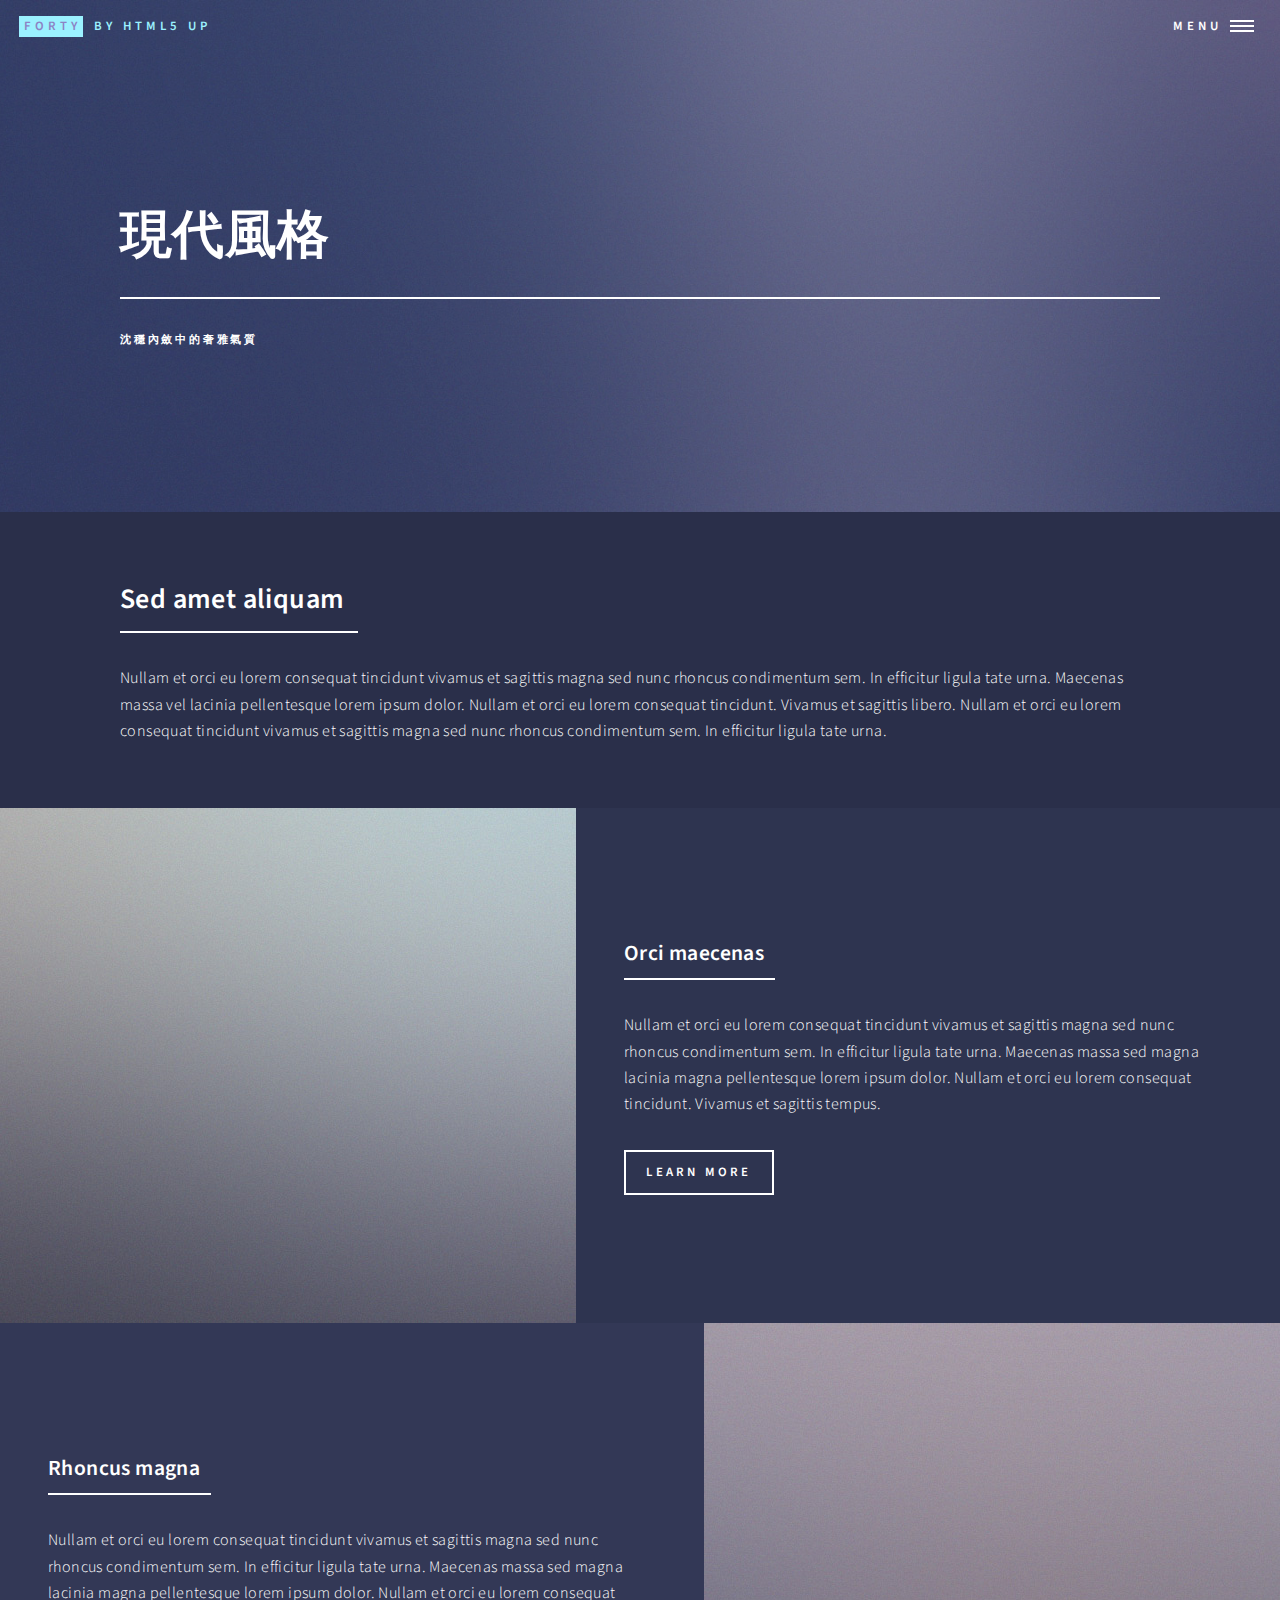
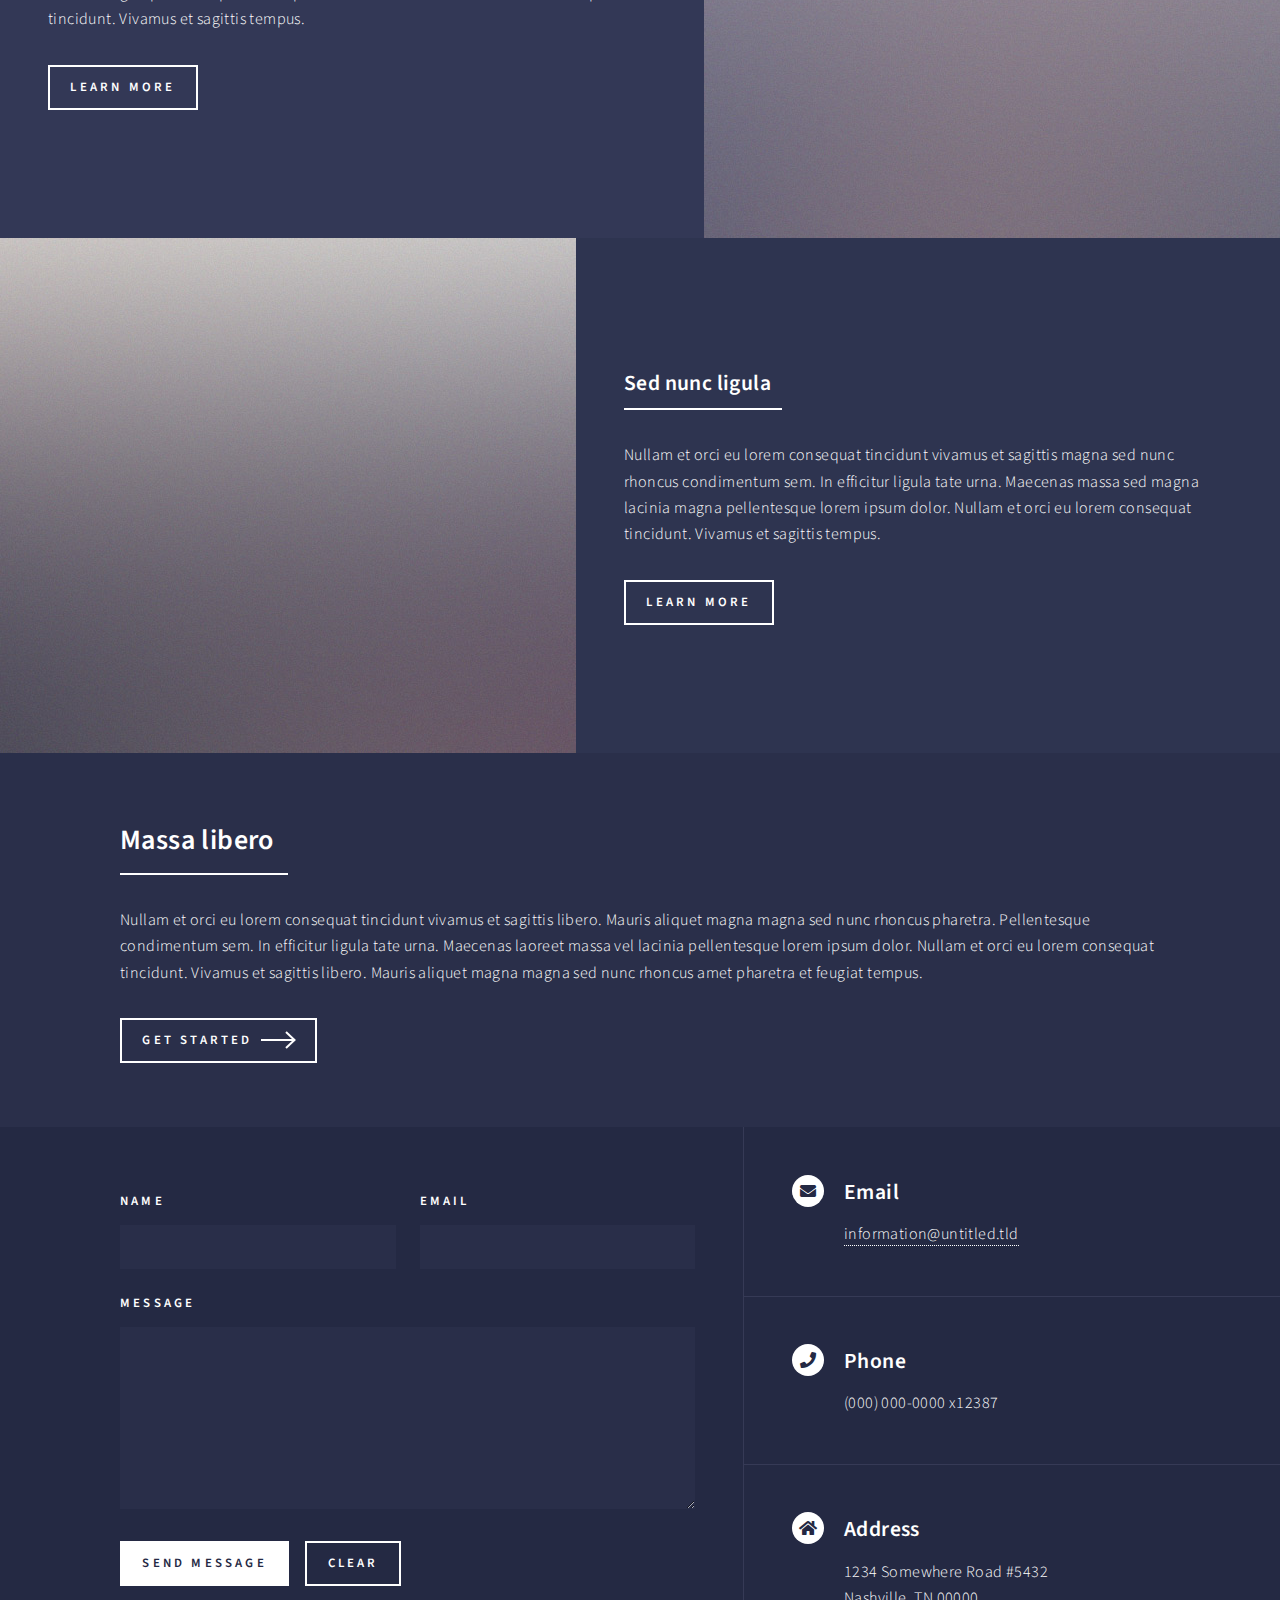
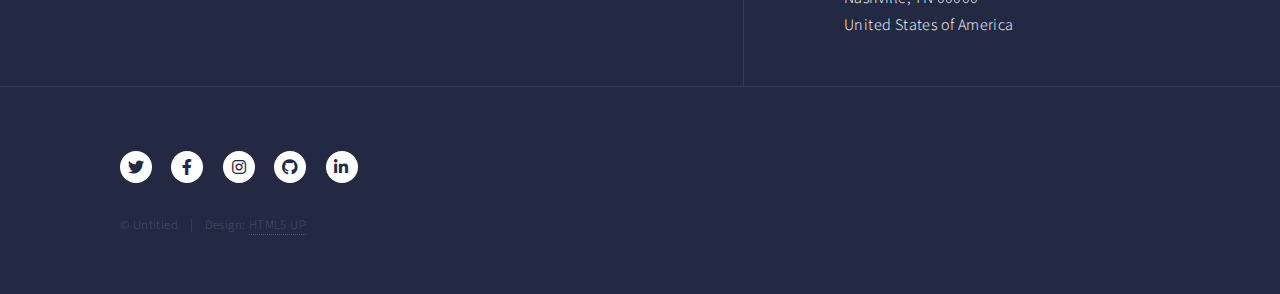
==== commit 64b21b19: "0618-4" ====
--- a/landing.html
+++ b/landing.html
@@ -48,11 +48,10 @@
 								<img src="images/pic07.jpg" alt="" />
 							</span>
 							<header class="major">
-								<h1>Landing</h1>
+								<h1>現代風格</h1>
 							</header>
 							<div class="content">
-								<p>Lorem ipsum dolor sit amet nullam consequat<br />
-								sed veroeros. tempus adipiscing nulla.</p>
+								<p>沈穩內斂中的奢雅氣質</p>
 							</div>
 						</div>
 					</section>
--- a/assets/css/main.css
+++ b/assets/css/main.css
@@ -3380,7 +3380,7 @@
 		-webkit-align-items: center;
 		-ms-align-items: center;
 		align-items: center;
-		background-image: url("../../images/banner.jpg");
+		background-image: url("../../images/banner.jpg");  /*背景圖*/
 		display: -moz-flex;
 		display: -webkit-flex;
 		display: -ms-flex;
@@ -3392,7 +3392,7 @@
 		background-size: cover;
 		border-bottom: 0 !important;
 		cursor: default;
-		height: 60vh;
+		height: 60vh;   /*圖片高度 vh為螢幕比例*/
 		margin-bottom: -3.25em;
 		max-height: 32em;
 		min-height: 22em;
@@ -3410,12 +3410,12 @@
 			-ms-transition-delay: 0.75s;
 			transition-delay: 0.75s;
 			pointer-events: none;
-			background-color: #242943;
+			background-color: #89a12f;   /*背景色*/
 			content: '';
 			display: block;
 			height: 100%;
 			left: 0;
-			opacity: 0.85;
+			opacity: 0.15; /*透明度*/
 			position: absolute;
 			top: 0;
 			width: 100%;
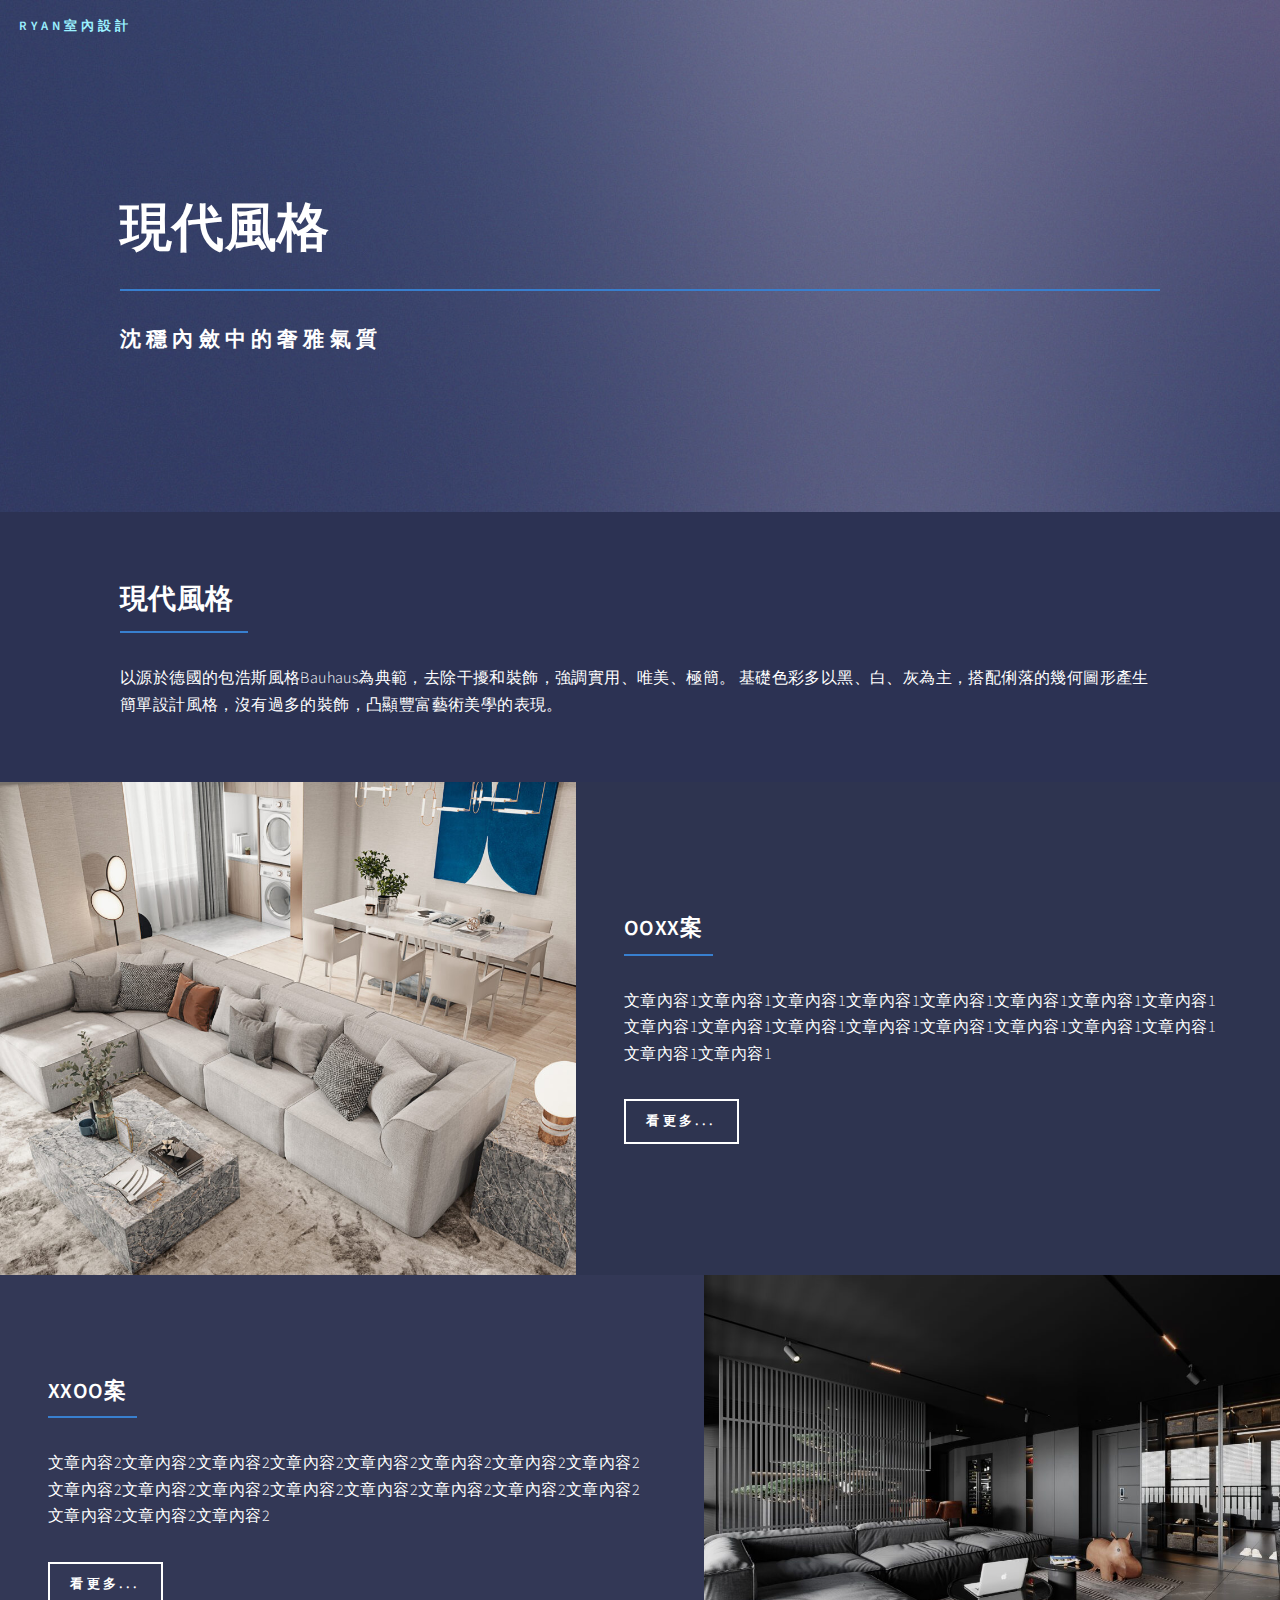
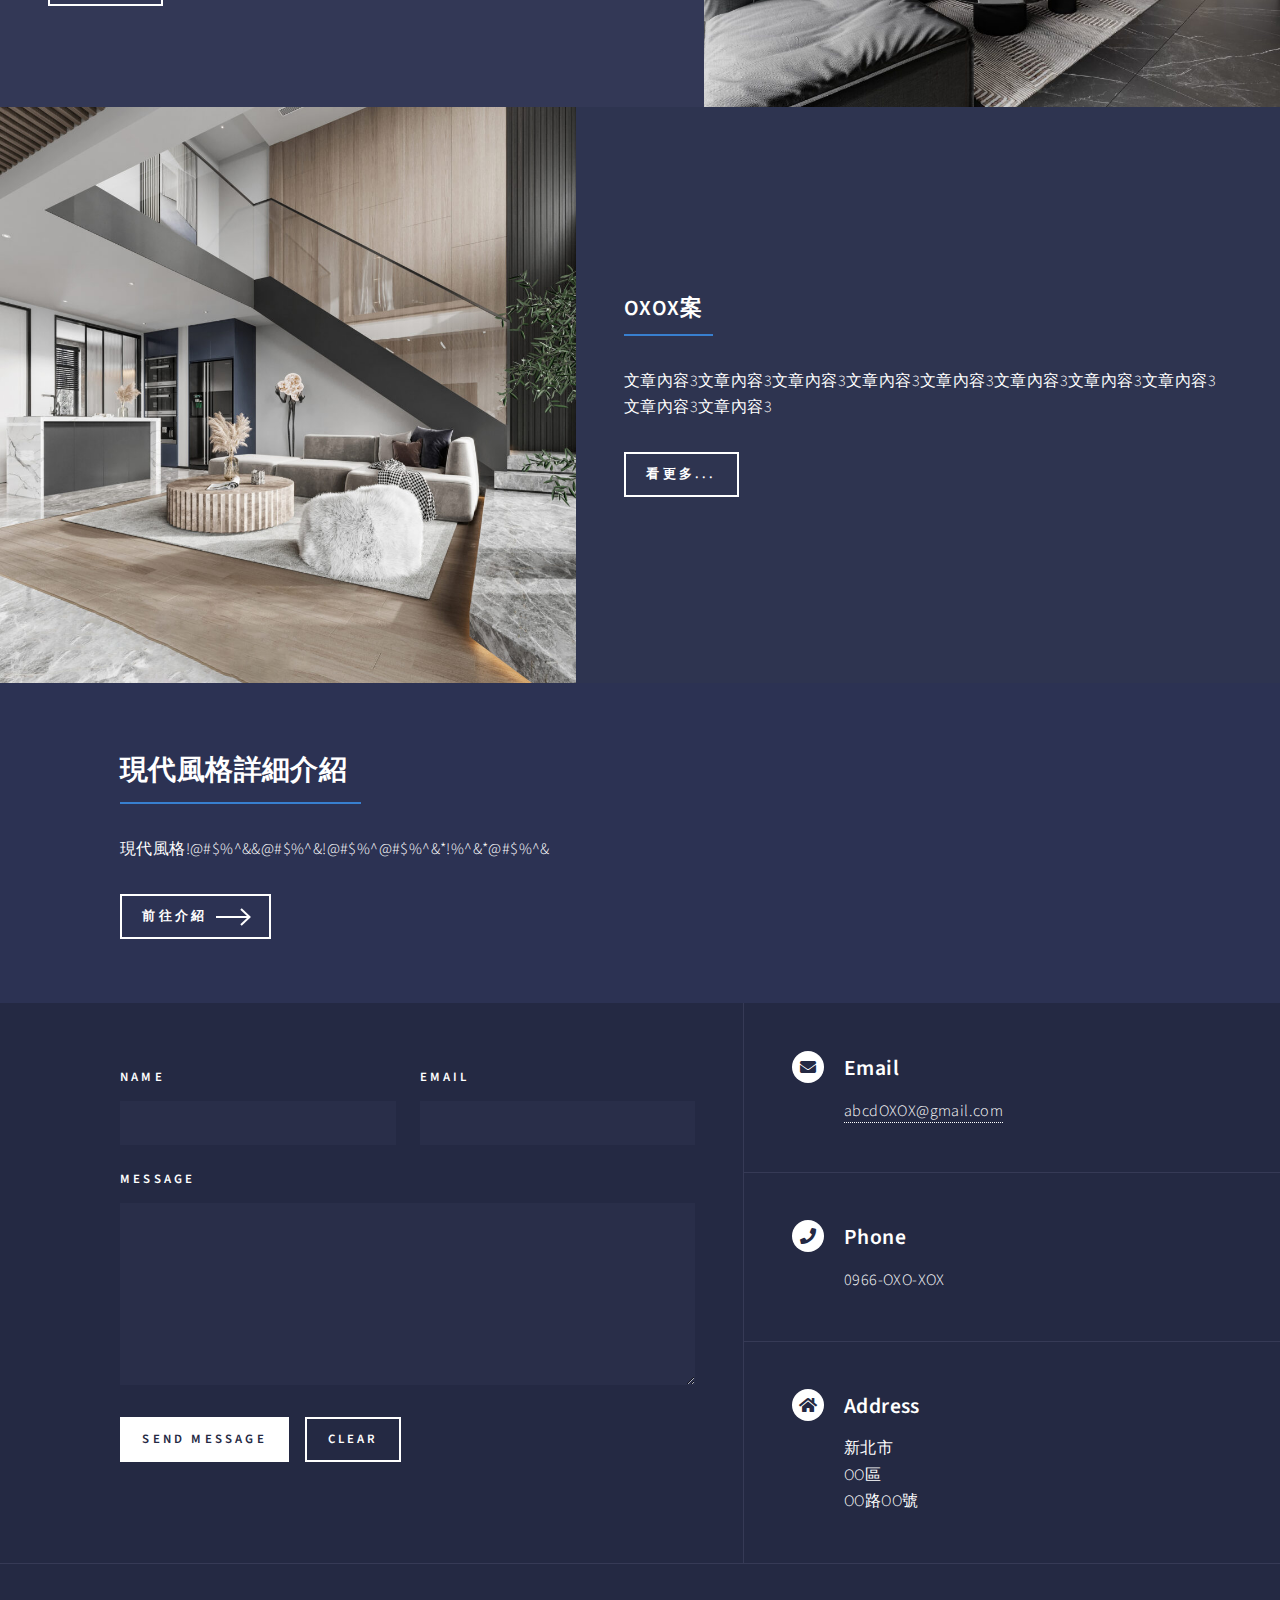
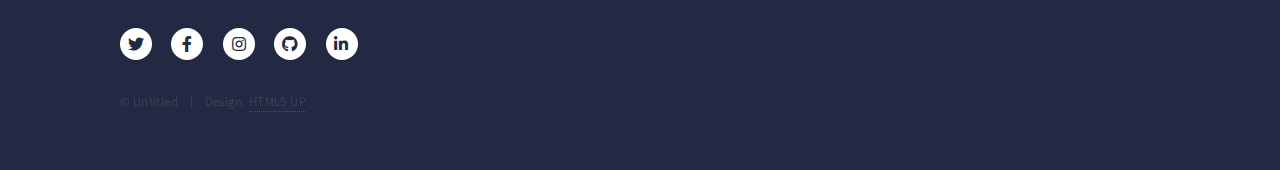
==== commit 9a9f0960: "0619-1" ====
--- a/landing.html
+++ b/landing.html
@@ -6,7 +6,7 @@
 -->
 <html>
 	<head>
-		<title>Landing - Forty by HTML5 UP</title>
+		<title>現代風格</title>
 		<meta charset="utf-8" />
 		<meta name="viewport" content="width=device-width, initial-scale=1, user-scalable=no" />
 		<link rel="stylesheet" href="assets/css/main.css" />
@@ -20,9 +20,9 @@
 				<!-- Header -->
 				<!-- Note: The "styleN" class below should match that of the banner element. -->
 					<header id="header" class="alt style2">
-						<a href="index.html" class="logo"><strong>Forty</strong> <span>by HTML5 UP</span></a>
+						<a href="index.html" class="logo">Ryan室內設計</a>
 						<nav>
-							<a href="#menu">Menu</a>
+							
 						</nav>
 					</header>
 
@@ -63,9 +63,9 @@
 							<section id="one">
 								<div class="inner">
 									<header class="major">
-										<h2>Sed amet aliquam</h2>
+										<h2>現代風格</h2>
 									</header>
-									<p>Nullam et orci eu lorem consequat tincidunt vivamus et sagittis magna sed nunc rhoncus condimentum sem. In efficitur ligula tate urna. Maecenas massa vel lacinia pellentesque lorem ipsum dolor. Nullam et orci eu lorem consequat tincidunt. Vivamus et sagittis libero. Nullam et orci eu lorem consequat tincidunt vivamus et sagittis magna sed nunc rhoncus condimentum sem. In efficitur ligula tate urna.</p>
+									<p>以源於德國的包浩斯風格Bauhaus為典範，去除干擾和裝飾，強調實用、唯美、極簡。 基礎色彩多以黑、白、灰為主，搭配俐落的幾何圖形產生簡單設計風格，沒有過多的裝飾，凸顯豐富藝術美學的表現。</p>
 								</div>
 							</section>
 
@@ -73,48 +73,48 @@
 							<section id="two" class="spotlights">
 								<section>
 									<a href="generic.html" class="image">
-										<img src="images/pic08.jpg" alt="" data-position="center center" />
+										<img src="images/現代1.jpg" alt="" data-position="center center" />
 									</a>
 									<div class="content">
 										<div class="inner">
 											<header class="major">
-												<h3>Orci maecenas</h3>
+												<h3>OOXX案</h3>
 											</header>
-											<p>Nullam et orci eu lorem consequat tincidunt vivamus et sagittis magna sed nunc rhoncus condimentum sem. In efficitur ligula tate urna. Maecenas massa sed magna lacinia magna pellentesque lorem ipsum dolor. Nullam et orci eu lorem consequat tincidunt. Vivamus et sagittis tempus.</p>
+											<p>文章內容1文章內容1文章內容1文章內容1文章內容1文章內容1文章內容1文章內容1文章內容1文章內容1文章內容1文章內容1文章內容1文章內容1文章內容1文章內容1文章內容1文章內容1</p>
 											<ul class="actions">
-												<li><a href="generic.html" class="button">Learn more</a></li>
+												<li><a href="generic.html" class="button">看更多...</a></li>
 											</ul>
 										</div>
 									</div>
 								</section>
 								<section>
 									<a href="generic.html" class="image">
-										<img src="images/pic09.jpg" alt="" data-position="top center" />
+										<img src="images/現代2.jpg" alt="" data-position="top center" />
 									</a>
 									<div class="content">
 										<div class="inner">
 											<header class="major">
-												<h3>Rhoncus magna</h3>
+												<h3>XXOO案</h3>
 											</header>
-											<p>Nullam et orci eu lorem consequat tincidunt vivamus et sagittis magna sed nunc rhoncus condimentum sem. In efficitur ligula tate urna. Maecenas massa sed magna lacinia magna pellentesque lorem ipsum dolor. Nullam et orci eu lorem consequat tincidunt. Vivamus et sagittis tempus.</p>
+											<p>文章內容2文章內容2文章內容2文章內容2文章內容2文章內容2文章內容2文章內容2文章內容2文章內容2文章內容2文章內容2文章內容2文章內容2文章內容2文章內容2文章內容2文章內容2文章內容2</p>
 											<ul class="actions">
-												<li><a href="generic.html" class="button">Learn more</a></li>
+												<li><a href="generic.html" class="button">看更多...</a></li>
 											</ul>
 										</div>
 									</div>
 								</section>
 								<section>
 									<a href="generic.html" class="image">
-										<img src="images/pic10.jpg" alt="" data-position="25% 25%" />
+										<img src="images/現代3.jpg" alt="" data-position="25% 25%" />
 									</a>
 									<div class="content">
 										<div class="inner">
 											<header class="major">
-												<h3>Sed nunc ligula</h3>
+												<h3>OXOX案</h3>
 											</header>
-											<p>Nullam et orci eu lorem consequat tincidunt vivamus et sagittis magna sed nunc rhoncus condimentum sem. In efficitur ligula tate urna. Maecenas massa sed magna lacinia magna pellentesque lorem ipsum dolor. Nullam et orci eu lorem consequat tincidunt. Vivamus et sagittis tempus.</p>
+											<p>文章內容3文章內容3文章內容3文章內容3文章內容3文章內容3文章內容3文章內容3文章內容3文章內容3</p>
 											<ul class="actions">
-												<li><a href="generic.html" class="button">Learn more</a></li>
+												<li><a href="generic.html" class="button">看更多...</a></li>
 											</ul>
 										</div>
 									</div>
@@ -125,11 +125,12 @@
 							<section id="three">
 								<div class="inner">
 									<header class="major">
-										<h2>Massa libero</h2>
+										<h2>現代風格詳細介紹
+										</h2>
 									</header>
-									<p>Nullam et orci eu lorem consequat tincidunt vivamus et sagittis libero. Mauris aliquet magna magna sed nunc rhoncus pharetra. Pellentesque condimentum sem. In efficitur ligula tate urna. Maecenas laoreet massa vel lacinia pellentesque lorem ipsum dolor. Nullam et orci eu lorem consequat tincidunt. Vivamus et sagittis libero. Mauris aliquet magna magna sed nunc rhoncus amet pharetra et feugiat tempus.</p>
+									<p>現代風格!@#$%^&&@#$%^&!@#$%^@#$%^&*!%^&*@#$%^&</p>
 									<ul class="actions">
-										<li><a href="generic.html" class="button next">Get Started</a></li>
+										<li><a href="https://www.minxindesign.com.tw/%E7%8F%BE%E4%BB%A3%E9%A2%A8%E8%A3%9D%E6%BD%A2%E5%AE%9A%E7%BE%A9%E3%80%81%E9%85%8D%E8%89%B2%E6%98%AF%E4%BB%80%E9%BA%BC%EF%BC%9F/" class="button next">前往介紹</a></li>
 									</ul>
 								</div>
 							</section>
@@ -137,84 +138,84 @@
 					</div>
 
 				<!-- Contact -->
-					<section id="contact">
-						<div class="inner">
+				<section id="contact">
+					<div class="inner">
+						<section>
+							<form method="post" action="#">
+								<div class="fields">
+									<div class="field half">
+										<label for="name">Name</label>
+										<input type="text" name="name" id="name" />
+									</div>
+									<div class="field half">
+										<label for="email">Email</label>
+										<input type="text" name="email" id="email" />
+									</div>
+									<div class="field">
+										<label for="message">Message</label>
+										<textarea name="message" id="message" rows="6"></textarea>
+									</div>
+								</div>
+								<ul class="actions">
+									<li><input type="submit" value="Send Message" class="primary" /></li>
+									<li><input type="reset" value="Clear" /></li>
+								</ul>
+							</form>
+						</section>
+						<section class="split">
 							<section>
-								<form method="post" action="#">
-									<div class="fields">
-										<div class="field half">
-											<label for="name">Name</label>
-											<input type="text" name="name" id="name" />
-										</div>
-										<div class="field half">
-											<label for="email">Email</label>
-											<input type="text" name="email" id="email" />
-										</div>
-										<div class="field">
-											<label for="message">Message</label>
-											<textarea name="message" id="message" rows="6"></textarea>
-										</div>
-									</div>
-									<ul class="actions">
-										<li><input type="submit" value="Send Message" class="primary" /></li>
-										<li><input type="reset" value="Clear" /></li>
-									</ul>
-								</form>
-							</section>
-							<section class="split">
-								<section>
-									<div class="contact-method">
-										<span class="icon solid alt fa-envelope"></span>
-										<h3>Email</h3>
-										<a href="#">information@untitled.tld</a>
-									</div>
-								</section>
-								<section>
-									<div class="contact-method">
-										<span class="icon solid alt fa-phone"></span>
-										<h3>Phone</h3>
-										<span>(000) 000-0000 x12387</span>
-									</div>
-								</section>
-								<section>
-									<div class="contact-method">
-										<span class="icon solid alt fa-home"></span>
-										<h3>Address</h3>
-										<span>1234 Somewhere Road #5432<br />
-										Nashville, TN 00000<br />
-										United States of America</span>
-									</div>
-								</section>
-							</section>
-						</div>
-					</section>
-
-				<!-- Footer -->
-					<footer id="footer">
-						<div class="inner">
-							<ul class="icons">
-								<li><a href="#" class="icon brands alt fa-twitter"><span class="label">Twitter</span></a></li>
-								<li><a href="#" class="icon brands alt fa-facebook-f"><span class="label">Facebook</span></a></li>
-								<li><a href="#" class="icon brands alt fa-instagram"><span class="label">Instagram</span></a></li>
-								<li><a href="#" class="icon brands alt fa-github"><span class="label">GitHub</span></a></li>
-								<li><a href="#" class="icon brands alt fa-linkedin-in"><span class="label">LinkedIn</span></a></li>
-							</ul>
-							<ul class="copyright">
-								<li>&copy; Untitled</li><li>Design: <a href="https://html5up.net">HTML5 UP</a></li>
-							</ul>
-						</div>
-					</footer>
-
-			</div>
-
-		<!-- Scripts -->
-			<script src="assets/js/jquery.min.js"></script>
-			<script src="assets/js/jquery.scrolly.min.js"></script>
-			<script src="assets/js/jquery.scrollex.min.js"></script>
-			<script src="assets/js/browser.min.js"></script>
-			<script src="assets/js/breakpoints.min.js"></script>
-			<script src="assets/js/util.js"></script>
-			<script src="assets/js/main.js"></script>
-
-	</body>
+								<div class="contact-method">
+									<span class="icon solid alt fa-envelope"></span>
+									<h3>Email</h3>
+									<a href="#">abcdOXOX@gmail.com</a>
+								</div>
+							</section>
+							<section>
+								<div class="contact-method">
+									<span class="icon solid alt fa-phone"></span>
+									<h3>Phone</h3>
+									<span>0966-OXO-XOX</span>
+								</div>
+							</section>
+							<section>
+								<div class="contact-method">
+									<span class="icon solid alt fa-home"></span>
+									<h3>Address</h3>
+									<span>新北市<br />
+									OO區<br />
+									OO路OO號</span>
+								</div>
+							</section>
+						</section>
+					</div>
+				</section>
+
+			<!-- Footer -->
+				<footer id="footer">
+					<div class="inner">
+						<ul class="icons">
+							<li><a href="#" class="icon brands alt fa-twitter"><span class="label">Twitter</span></a></li>
+							<li><a href="#" class="icon brands alt fa-facebook-f"><span class="label">Facebook</span></a></li>
+							<li><a href="#" class="icon brands alt fa-instagram"><span class="label">Instagram</span></a></li>
+							<li><a href="#" class="icon brands alt fa-github"><span class="label">GitHub</span></a></li>
+							<li><a href="#" class="icon brands alt fa-linkedin-in"><span class="label">LinkedIn</span></a></li>
+						</ul>
+						<ul class="copyright">
+							<li>&copy; Untitled</li><li>Design: <a href="https://html5up.net">HTML5 UP</a></li>
+						</ul>
+					</div>
+				</footer>
+
+		</div>
+
+	<!-- Scripts -->
+		<script src="assets/js/jquery.min.js"></script>
+		<script src="assets/js/jquery.scrolly.min.js"></script>
+		<script src="assets/js/jquery.scrollex.min.js"></script>
+		<script src="assets/js/browser.min.js"></script>
+		<script src="assets/js/breakpoints.min.js"></script>
+		<script src="assets/js/util.js"></script>
+		<script src="assets/js/main.js"></script>
+
+</body>
 </html>--- a/assets/css/main.css
+++ b/assets/css/main.css
@@ -1784,7 +1784,7 @@
 
 			header.major > :first-child:after {
 				content: '';
-				background-color: #ffffff;
+				background-color: #387fcf;
 				display: block;
 				height: 2px;
 				margin: 0.325em 0 0.5em 0;
@@ -2620,7 +2620,7 @@
 				position: absolute;
 				right: 1.5em;
 				top: 0;
-				vertical-align: middle;
+				/* vertical-align: middle; */
 				width: 36px;
 			}
 
@@ -2752,7 +2752,7 @@
 			min-height: 23em;
 			overflow: hidden;
 			position: relative;
-			width: 40%;
+			width: 30%;
 		}
 
 			.tiles article .image {
@@ -2766,6 +2766,14 @@
 
 			.tiles article h3 {
 				font-size: 1.75em;
+				color: #3428a0;
+				font-size: 2.2em;
+			}
+
+			.tiles article p {
+				font-size: 1.75em;
+				color: #9c28a0;
+				font-size: 1.11em;
 			}
 
 				.tiles article h3 a:hover {
@@ -2792,7 +2800,7 @@
 				display: block;
 				height: 100%;
 				left: 0;
-				opacity: 0.85;
+				opacity: 0.6;
 				position: absolute;
 				width: 100%;
 				z-index: 2;
@@ -2827,7 +2835,7 @@
 			}
 
 			.tiles article:nth-child(4n - 1), .tiles article:nth-child(4n - 2) {
-				width: 60%;
+				width: 70%;
 			}
 
 			.tiles article:nth-child(6n - 5):before {
@@ -2854,7 +2862,7 @@
 				background-color: #87c5a4;
 			}
 
-		@media screen and (max-width: 1280px) {
+		@media screen and (max-width: 1280px) {   /*@media不同畫面尺寸的變數*/
 
 			.tiles article {
 				padding: 4em 3em 2em 3em ;
@@ -3185,7 +3193,7 @@
 				line-height: inherit;
 				padding: 0 0.75em;
 				position: relative;
-				vertical-align: middle;
+				/* vertical-align: middle; */
 			}
 
 				#header nav a:last-child {
@@ -3207,7 +3215,7 @@
 						position: absolute;
 						right: 1.5em;
 						top: 0;
-						vertical-align: middle;
+						/* vertical-align: middle; */
 						width: 24px;
 					}
 
@@ -3410,7 +3418,7 @@
 			-ms-transition-delay: 0.75s;
 			transition-delay: 0.75s;
 			pointer-events: none;
-			background-color: #89a12f;   /*背景色*/
+			background-color: #501248;   /*背景色*/
 			content: '';
 			display: block;
 			height: 100%;
@@ -3474,20 +3482,20 @@
 				}
 
 				#banner > .inner .content p {
-					font-size: 0.7em;
+					font-size: 1.3em;
 					font-weight: 600;
 					letter-spacing: 0.25em;
 					text-transform: uppercase;
 				}
 
 		#banner.major {
-			height: 75vh;
+			height: 66vh;
 			min-height: 30em;
 			max-height: 50em;
 		}
 
 			#banner.major.alt {
-				opacity: 0.75;
+				opacity: 0.7.5;
 			}
 
 		#banner.style1:after {
@@ -3515,7 +3523,7 @@
 		}
 
 		body.is-preload #banner:after {
-			opacity: 1.0;
+			opacity: 1;
 		}
 
 		body.is-preload #banner > .inner {
@@ -3589,7 +3597,7 @@
 /* Main */
 
 	#main {
-		background-color: #2a2f4a;
+		background-color: #2c3253;
 	}
 
 		#main > * {
@@ -3891,7 +3899,7 @@
 			text-align: right;
 			text-indent: 8em;
 			top: 0;
-			vertical-align: middle;
+			/* vertical-align: middle; */
 			white-space: nowrap;
 			width: 8em;
 		}
